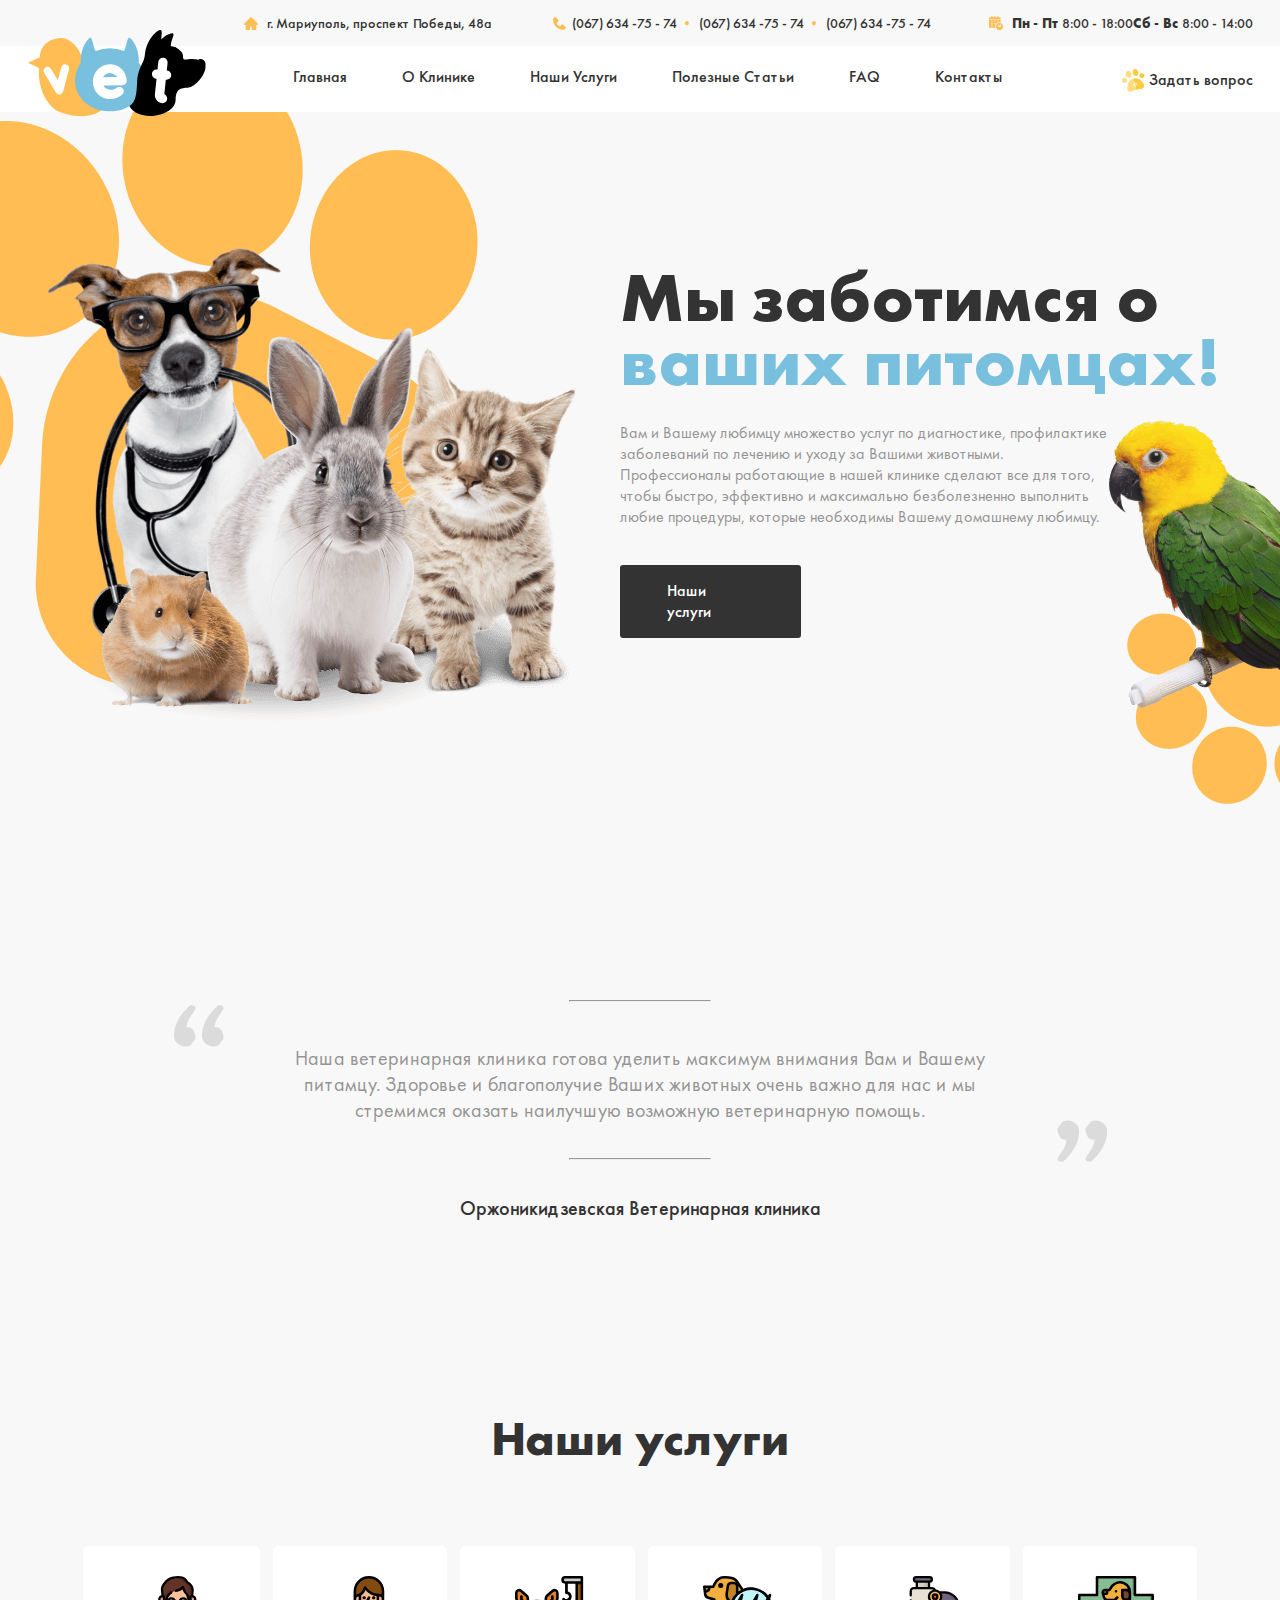
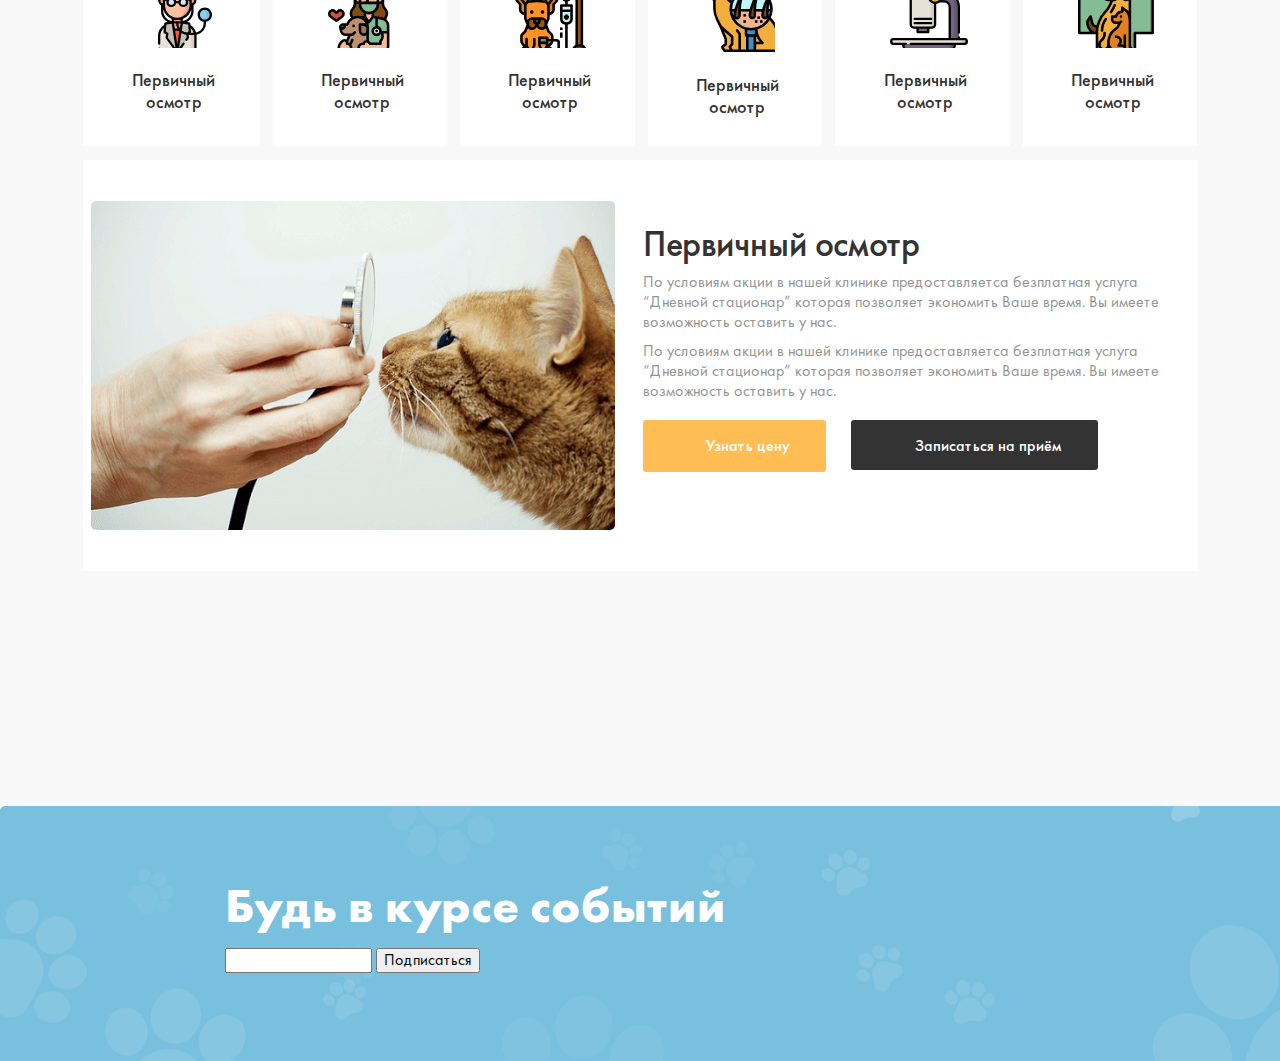
==== index.html @ 07c9dfae "initial commit" ====
<!DOCTYPE html>
<html lang="en">
<head>
  <meta charset="UTF-8">
  <meta name="viewport" content="width=device-width, initial-scale=1.0">
  <meta http-equiv="X-UA-Compatible" content="ie=edge">
  <title>Veterinary Clinic</title>
  <link rel="stylesheet" href="./css/normalize.css">
  <link rel="stylesheet" href="./css/styles.css">
</head>
<body>
  <!-- site-top -->
  <section class="site-head">
    <div class="container">
      <div class="site-head__info">
        <address class="site-head__address">
          г. Мариуполь, проспект Победы, 48а
        </address>
        
        <ul class="site-head__list">
          <li class="site-head__item">
            <a class="site-head__tell" href="tel:(067) 634 -75 - 74">(067) 634 -75 - 74</a>
          </li>
          
          <li class="site-head__item">
            <a class="site-head__tell" href="tel:(067) 634 -75 - 74">(067) 634 -75 - 74</a>
          </li>
          
          <li class="site-head__item">
            <a class="site-head__tell" href="tel:(067) 634 -75 - 74">(067) 634 -75 - 74</a>
          </li>
        </ul>
        
        <div class="site-head__date date-wrapper">
          <p class="date-wrapper__items"><b>Пн - Пт</b> 8:00 - 18:00</p>
          <p class="date-wrapper__items"><b>Сб - Вс</b> 8:00 - 14:00</p>
        </div>
      </div>
    </div>
  </section>
  
  
  <!-- SITE-NAV -->
  
  <nav class="site-nav">
    <div class="container">
      
      <div class="site-nav__wrapper">
        <div class="site-nav__logo nav-logo">
          <a class="nav-logo__link" href="#">
            <img class="nav-logo__icon" src="./img/logo-pet.svg" width="178" height="86" alt="LOGO">
          </a>
        </div>
        
        <div class="site-nav__middle">  
          <ul class="site-nav__list">
            
            <li class="site-nav__item">
              <a class="site-nav__link nav-fish" href="#">Главная</a>
            </li>
            
            <li class="site-nav__item">
              <a class="site-nav__link" href="#">О Клинике</a>
            </li>
            
            <li class="site-nav__item">
              <a class="site-nav__link" href="#">Наши Услуги</a>
            </li>
            
            <li class="site-nav__item">
              <a class="site-nav__link" href="#">Полезные Статьи</a>
            </li>
            
            <li class="site-nav__item">
              <a class="site-nav__link" href="#">FAQ</a>
            </li>
            
            <li class="site-nav__item">
              <a class="site-nav__link" href="#">Контакты</a>
            </li>
          </ul>
        </div>
        
        <div class="site-nav__question nav-question">
          <a class="nav-question__link" href="#">Задать вопрос</a>
        </div>
        
      </div>
    </div>
  </nav>
  
  
  <!-- Section Hero -->
  
  <section class="hero-section">
    <div class="container">
      <div class="hero-section__content">
        <h2 class="section-hero__header">Мы заботимся о <span>ваших питомцах!</span></h2>
        <p class="section-hero__desc">Вам и Вашему любимцу множество услуг по диагностике, профилактике заболеваний по лечению и уходу за Вашими животными. Профессионалы работающие в нашей клинике сделают все для того, чтобы быстро, эффективно и максимально безболезненно выполнить любие процедуры, которые необходимы Вашему домашнему любимцу.</p>
        
        <a class="btn btn--black section-hero__btn" href="#">Наши услуги</a>
      </div>
    </div>
  </section>
  
  
  <section class="quote">
    <div class="container">
      <hr class="quote__line">
      <blockquote class="quote__text">
        Наша ветеринарная клиника готова уделить максимум внимания Вам и Вашему питамцу. Здоровье и благополучие Ваших животных очень важно для нас и мы стремимся оказать наилучшую возможную ветеринарную помощь.
      </blockquote>
      <hr class="quote__line">
      
      <h2 class="visually-hidden">smth</h2>
      
      <h3 class="quote__header">Оржоникидзевская Ветеринарная клиника</h3>
      
    </div>
  </section>
  
  
  <!-- SECTION SERVICES -->
  <section class="services">
    <div class="container services-container">
      <h2 class="services__title">Наши услуги</h2>
      
      <ul class="services__list">
        <li class="services__item">
          <a href="#" class="services__link">
            <p class="services__desc">Первичный осмотр</p>
          </a>
        </li>
        
        <li class="services__item">
          <a href="#" class="services__link">
            <p class="services__desc">Первичный осмотр</p>
          </a>
        </li>
        
        <li class="services__item">
          <a href="#" class="services__link">
            <p class="services__desc">Первичный осмотр</p>
          </a>
        </li>
        
        <li class="services__item">
          <a href="#" class="services__link">
            <p class="services__desc">Первичный осмотр</p>
          </a>
        </li>
        
        <li class="services__item">
          <a href="#" class="services__link">
            <p class="services__desc">Первичный осмотр</p>
          </a>
        </li>
        
        
         
            <li class="services__item">
              <a href="#" class="services__link">
            <p class="services__desc">Первичный осмотр</p>
          </a>
          </li>
         
         
      </ul>
      

      <div class="services-content">
        <img class="services-content__photo" src="./img/cat-check.png" alt="CAT">
        
        <div class="service-content__items">
          <h2 class="service-content__header">Первичный осмотр</h2>
          <p class="service-content__desc">По условиям акции в нашей клинике предоставляетса безплатная услуга “Дневной стационар” которая позволяет экономить Ваше время. Вы имеете возможность оставить у нас.</p>
          <p class="service-content__desc desc-top">По условиям акции в нашей клинике предоставляетса безплатная услуга “Дневной стационар” которая позволяет экономить Ваше время. Вы имеете возможность оставить у нас.</p>

          <a class="btn service-content__btn btn--yellow" href="#">Узнать цену</a>

          <a class="btn service-content__btn btn--black service-black--btn" href="#">Записаться на приём</a>
        </div>
      </div>
    </div>   
  </section>
  
  <section class="subscribing">
    <div class="container subscribing-container">
      <h2 class="subscribing__header">Будь в курсе событий</h2>
      <form action="https://htmlacademy.ru" method="" class="subscribing__form">
      <input type="email" name="email" aria-label="" minlength="3" required>
      <button type="submit">Подписаться</button>
      </form>
    </div>
  </section>
  
</body>
</html>
---- css/styles.css ----
:root{
    --color-yellow:#FFBD54;
    --color-black:#333333;
    --color-light-blue:#78C0DE;
    --color-text:#949494;
    --color-white:#ffffff;
    --color-blue:#3D9CEA;
    --color-grey:#F9F8F8;
    --main-transition: 0.3s ease;
    --color-light-yellow:#F4FFAD;
}
@font-face {
    font-family: 'FuturaPT';
    src: url('../fonts/FuturaPT-Bold.woff2') format('woff2'),
    url('../fonts/FuturaPT-Bold.woff') format('woff');
    font-weight: bold;
    font-style: normal;
    font-display: swap;
}

@font-face {
    font-family: 'FuturaPT';
    src: url('../fonts/FuturaPT-Book.woff2') format('woff2'),
    url('../fonts/FuturaPT-Book.woff') format('woff');
    font-weight: normal;
    font-style: normal;
    font-display: swap;
}

@font-face {
    font-family: 'FuturaPT';
    src: url('../fonts/FuturaPT-Light.woff2') format('woff2'),
    url('../fonts/FuturaPT-Light.woff') format('woff');
    font-weight: 300;
    font-style: normal;
    font-display: swap;
}

@font-face {
    font-family: 'FuturaPT';
    src: url('../fonts/FuturaPT-Medium.woff2') format('woff2'),
    url('../fonts/FuturaPT-Medium.woff') format('woff');
    font-weight: 500;
    font-style: normal;
    font-display: swap;
}

html {
    box-sizing: border-box;
    height: 100%;
}

*,
*::before,
*::after {
    box-sizing: inherit;
}

body {
    display: flex;
    flex-direction: column;
    height: 100%;
    padding: 0;
    margin: 0;
    font-family:'FuturaPT', "Arial",sans-serif;
    background-color: var(--bg-color);
    background-repeat: no-repeat;
    background-size: cover;
    box-sizing: border-box;
    overflow-x: hidden;
    background-image: url(../img/bg.svg);
}

img {
    max-width: 100%;
    height: auto;
}

.visually-hidden {
    position: absolute;
    width: 1px;
    height: 1px;
    margin: -1px;
    border: 0;
    padding: 0;
    clip: rect(0 0 0 0);
    overflow: hidden;
}

.container {
    max-width: 1275px;
    padding-left: 25px;
    padding-right: 25px;
    margin-left: auto;
    margin-right: auto;
}

/* SITE-HEAD */

.site-head{
    background-color: var(--color-grey)   ;
}

.site-head__info{
    font-weight: 500;
    font-size: 14px;
    line-height: 18px;
    color: var(--color-black);
    display: flex;
    align-items: center;
    justify-content: space-between; 
}

.site-head__address{
    font-style: normal;
    font-weight: 500;
    font-size: 14px;
    line-height: 18px;
    display: flex;
    align-items: center;
    margin-left: 216px;
}

.site-head__address::before{
    content: "";
    display: block;
    background-image: url(../img/home.svg);
    width: 14px;
    height: 13px;
    background-repeat: no-repeat;
    margin-right: 9px;
}

.site-head__list{
    padding: 0;
    margin: 0;
    display: flex;
    list-style: none;
    position: relative;
}

.site-head__item{
    position: relative;
}

.site-head__tell{
    margin-left: 22px;
    text-decoration: none;
    color: var(--color-black);
    transition: var(--main-transition);
}

.site-head__tell:hover{
    color: var(--color-yellow);
}

.site-head__tell:active{
    opacity: 0.6;
}

.site-head__item:first-child::before{
    content: "";
    background-image: url(../img/tel.svg);
    width: 13px;
    height: 13px;
    display: inline-block;
    background-repeat: no-repeat;
    background-size: contain;
    position: absolute;
    left: 3px;
    top: 3px;
}

.site-head__item:not(:first-child) ::before{
    content: "\2022";  
    color: var(--color-yellow); 
    font-weight: bold; 
    display: inline-block; 
    width: 4px;
    height: 4px; 
    position: absolute;
    right: 120px ;
}

.date-wrapper{
    display: flex;
    align-items: center;
    
}

.date-wrapper::before{
    content: "";
    display: block;
    background-image: url(../img/date.svg);
    background-repeat: no-repeat;
    width: 14px;
    height: 14px;
    background-position: left;
    margin-right: 9px;
}


/* SITE NAV */

.site-nav{
    background-color: var(--color-white);
    position: inherit;
}

.site-nav__logo{
    display: flex;   
}

.nav-logo__icon{
    position: absolute;
    z-index: 2;
    top: 30px;
    transition: var(--main-transition);
}

.nav-logo__icon:hover{
    opacity: 0.8;
}

.nav-logo__icon:active{
    opacity: 0.6;
}

.site-nav__wrapper{
    display: flex;
    justify-content: space-between;
}

.site-nav__list{
    display: flex;
    margin: 0;
    padding: 0;
    list-style: none;
    margin-left: 148px;
    padding-top: 20px;
    padding-bottom: 20px;
}

.site-nav__item{
    display: flex;
}

.site-nav__item~.site-nav__item{
    margin-left: 55px;
}

.site-nav__link{
    display: flex;
    color: var(--color-black);
    font-weight: 500;
    font-size: 16px;
    line-height: 21px;
    text-decoration: none;
    
}


.site-nav__question{
    padding-top: 21px;
    padding-bottom: 20px;
}

.nav-question__link{
    text-decoration: none;
    color: var(--color-black);
    font-weight: 500;
    font-size: 16px;
    line-height: 21px;
    display: flex;
    align-items: center;
}

.nav-question__link::before{
    content: "";
    background-image: url(../img/foot.svg);
    width: 25px;
    height: 25px;
    display: block;
    background-repeat: no-repeat;
    margin-right: 4px;
}



/* Section HERO */
.hero-section{
    background-color: var(--color-grey);
    background-image: url(../img/bg-hero-pets.png);
    background-repeat: no-repeat;
    background-size: 870px 835px;
    background-position:calc(50% - 467px) calc(0% - 182px);
    padding-top: 153px;
    padding-bottom: 238px;
}

.hero-section__content{
    width: 608px;
    display: flex;
    flex-direction: column;
    margin-left: auto;
    margin-right: 25px;
    position: relative;
}

.hero-section__content::after{
    content: "";
    background-image: url(../img/hero-bird.png);
    height: 530px;
    width: 350px;
    position: absolute;
    top: 155px;
    right: -200px;
    background-repeat: no-repeat;
}

.section-hero__header{
    margin: 0;
    font-size: 70px;
    line-height: 64px;
    color: var(--color-black);
    margin-bottom: 29px;
}

.section-hero__header span{
    color: var(--color-light-blue);
}

.section-hero__desc{
    margin: 0;
    color: var(--color-text);
    font-size: 16px;
    line-height: 21px;
    padding-right: 113px;
    margin-bottom: 38px;
}

.btn{
    text-decoration: none;
    color: var(--color-white); 
    font-weight: 500;
    font-size: 16px;
    line-height: 21px;
    border-radius: 3px;
    transition: var(--main-transition);
}

.section-hero__btn{
    background-color: var(--color-black);   
    width: 181px;
    padding:15px 48px 16px 47px;
}

.section-hero__btn:hover{
    background: rgba(51, 51, 51, 0.8);
    border-radius: 3px;
}

.section-hero__btn:active{
    background: rgba(51, 51, 51, 0.6);
}


/* SECTION QUOTE */
.quote{
    padding-top: 116px;
    background-color: var(--color-grey);
    padding-bottom: 191px;
}

.quote__text{
    margin: 0;
    font-size: 20px;
    line-height: 26px;
    text-align: center;
    width: 753px;
    color: var(--color-text);
    margin-left: auto;
    margin-right: auto;
    margin-bottom: 35px;
    margin-top: 43px;
    position:relative
}

.quote__text::before{
    content: "";
    background-image: url(../img/left“.svg);
    position: absolute;
    background-repeat: no-repeat;
    width: 50px;
    height: 42px;
    top: -40px;
    left: -90px;
}

.quote__text::after{
    content: "";
    background-image: url(../img/right“.svg);
    position: absolute;
    background-repeat: no-repeat;
    width: 50px;
    height: 42px;
    top: 75px;
    right: -90px;
}

.quote__text::after{
    
}

.quote__line{
    width: 140px;
    color: var(--color-grey);
}

.quote__header{
    margin: 0;
    margin-top: 35px;
    font-weight: 500;
    font-size: 20px;
    line-height: 26px;
    color: var(--color-black);
    text-align: center;
}



/* SERVICES HEADER */
.services-container{
    padding-left: 80px;
    padding-right: 80px;
}

.services{
    background-color: var(--color-grey);
    padding-bottom: 235px;
}

.services__title{
    margin: 0;
    color:var(--color-black);
    text-align: center;
    font-size: 48px;
    line-height: 54px;
    margin-bottom: 80px;
}

.services__list{
    display: flex;
    list-style:none;
    margin: 0;
    padding: 0;
    flex-wrap: nowrap;
    margin-bottom: 14px;
}

.services__item{
    width: 193px;
    background-color: var(--color-white);
    padding: 30px 30px 28px 35px;
    text-align: center;
    align-items: center;
    border-radius: 5px 5px 0px 0px;
}

.services__item~.services__item{
    margin-left: 13px;
}

.services__link{
    text-decoration: none;
}

.services__desc{
    margin: 0;
    font-weight: 500;
    font-size: 18px;
    line-height: 22px;
    display: flex;
    align-items: center;
    text-align: center;
    margin-top: 21px;
    color: var(--color-black);
}

.services__item::before{
    padding: 30px 32px 42px 40px;
    margin-left: 20px;
}

.services__item:nth-child(1):before{
    content:"";
    background-image: url(../img/doctor.svg);
    display: block;
    background-repeat: no-repeat;
    padding: 30px 32px 42px 40px;
    margin-left: 40px;
}

.services__item:nth-child(2):before{
    content:"";
    background-image: url(../img/girl.svg);
    display: block;
    background-repeat: no-repeat;
}

.services__item:nth-child(3):before{
    content:"";
    background-image: url(../img/surgery.svg);
    display: block;
    background-repeat: no-repeat; 
}

.services__item:nth-child(4):before{
    content:"";
    background-image: url(../img/ill.svg);
    width: 54px;
    height: 77.45px;
    display: block;
    background-repeat: no-repeat; 
}

.services__item:nth-child(5):before{
    content:"";
    background-image: url(../img/veterinary.svg);
    display: block;
    background-repeat: no-repeat;
}

.services__item:nth-child(6):before{
    content:"";
    background-image: url(../img/oftalmology.svg);
    display: block;
    background-repeat: no-repeat;
}

.services-content{
    background-color: var(--color-white);
    display: flex;
    padding-bottom: 41px;
}
.services-content__photo{
    border-radius: 5px;
    margin-left: 8px;
    margin-top: 41px;
    margin-right: 28px;
}

.service-content__header{
    margin: 0;
    margin-top: 74px;
    font-weight: 500;
font-size: 36px;
line-height: 20px;
display: flex;
align-items: center;
color: var(--color-black);
margin-bottom: 18px;
}

.service-content__desc{
    margin: 0;
    font-size: 16px;
line-height: 20px;
color: var(--color-text);
}

.desc-top{
    margin-top: 9px;
    margin-bottom: 34px;
}

.btn--yellow{
  padding: 15px 36px 16px 63px;
    border-radius: 3px;
    background-color: var(--color-yellow);
}

.btn--yellow:hover{
    background: rgba(255, 189, 84, 0.8);
}

.btn--yellow:active{
    background: rgba(255, 189, 84, 0.6);
}

.service-black--btn{
    padding:15px 37px 14px 64px;
    background-color: var(--color-black);
    margin-left: 21px;
}

.service-black--btn:hover{
   
background: rgba(51, 51, 51, 0.8);
}

.service-black--btn:active{
    background: rgba(51, 51, 51, 0.6);
}


/* Subscribing  Section*/

.subscribing{
    background-image: url(../img/subscribing-BG.png);
    padding-top: 90px;
    padding-left: 200px;
    padding-bottom: 88px;
}

.subscribing__header{
    margin: 0;
    font-size: 48px;
line-height: 20px;
color: var(--color-white);
margin-bottom: 32px;
}
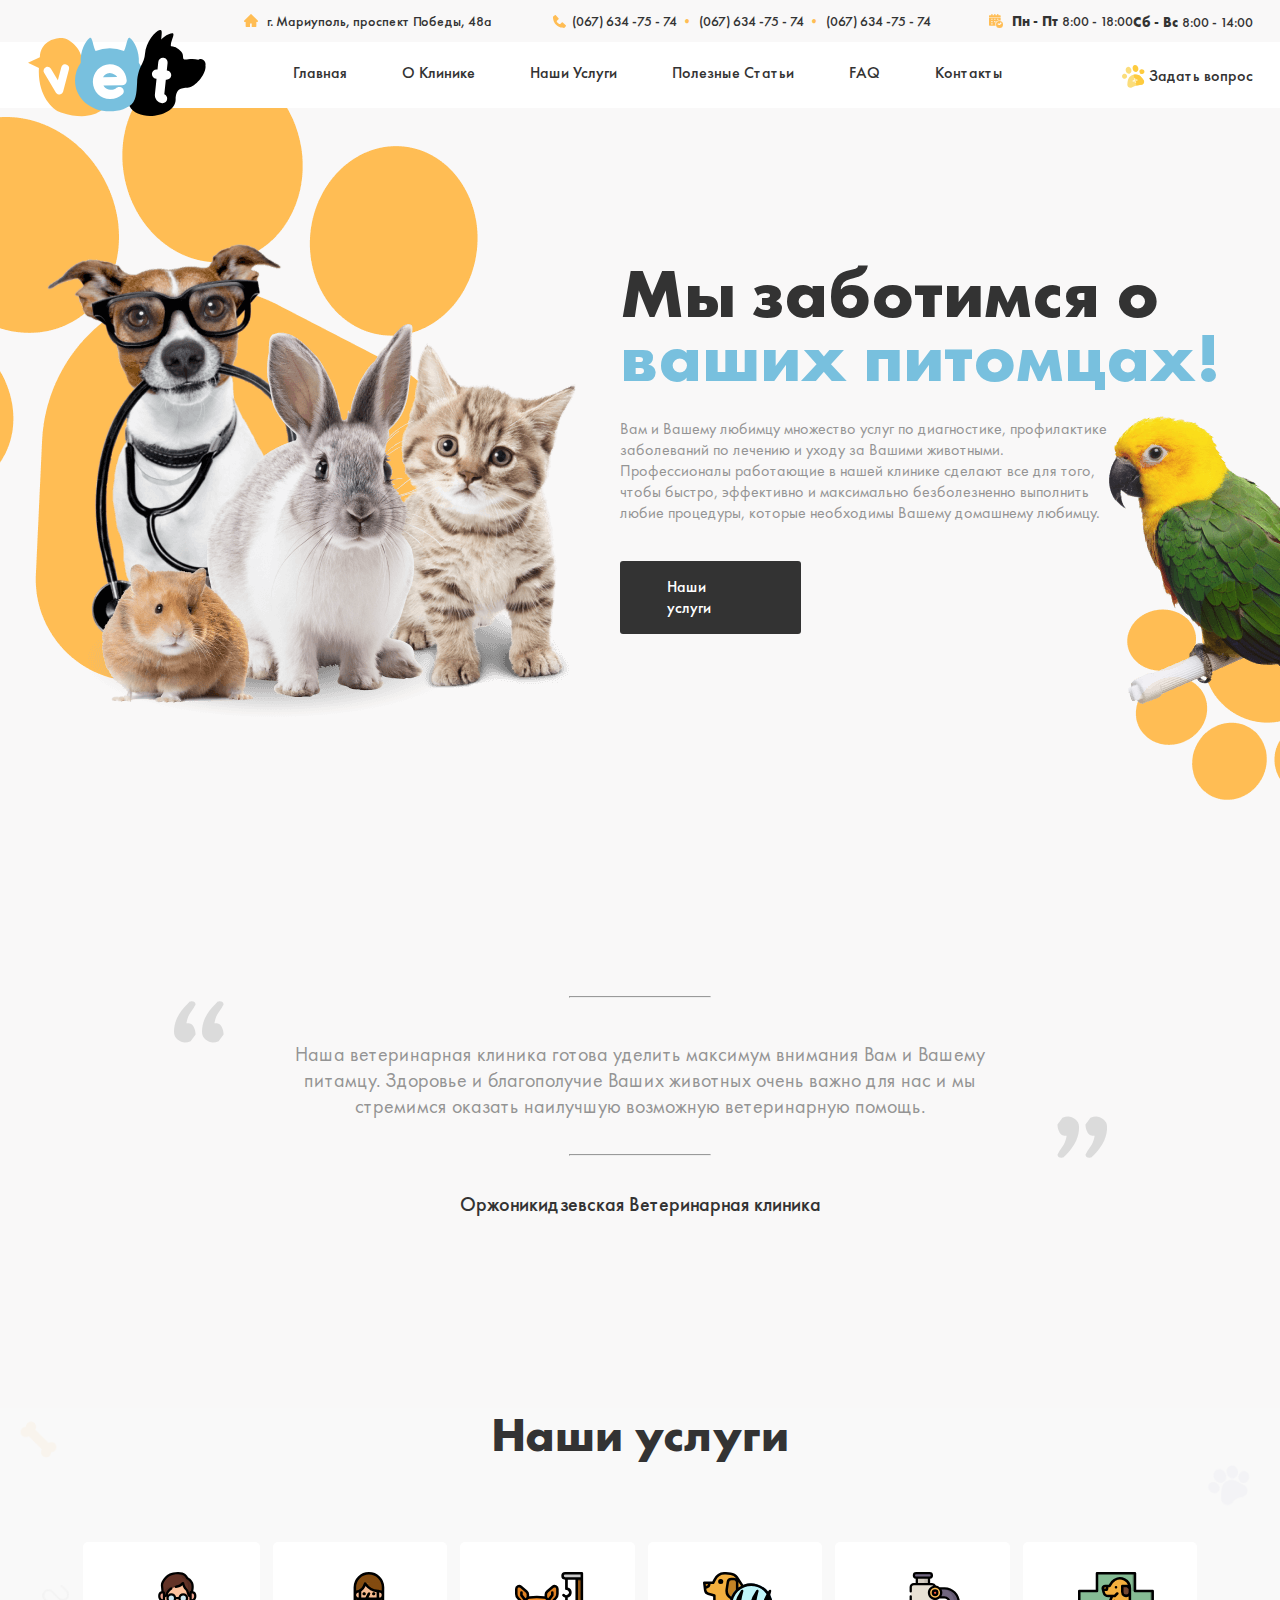
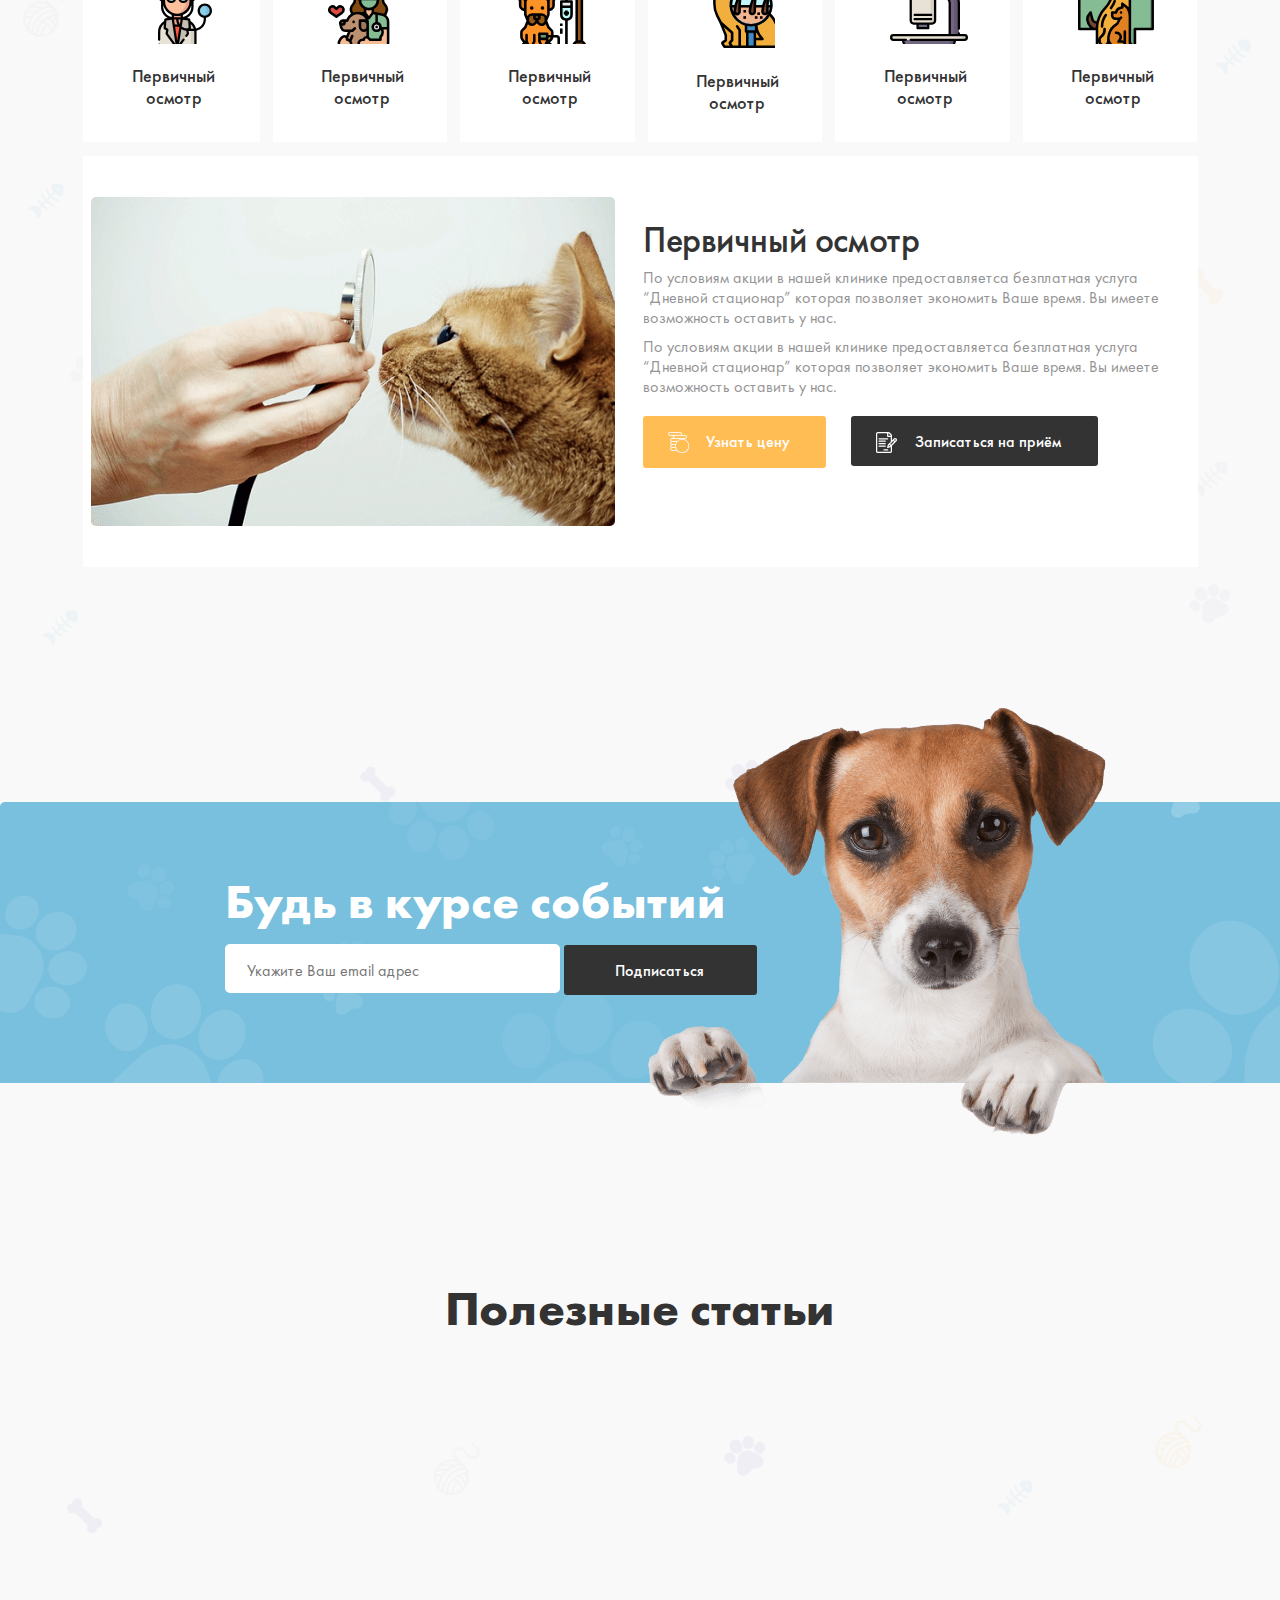
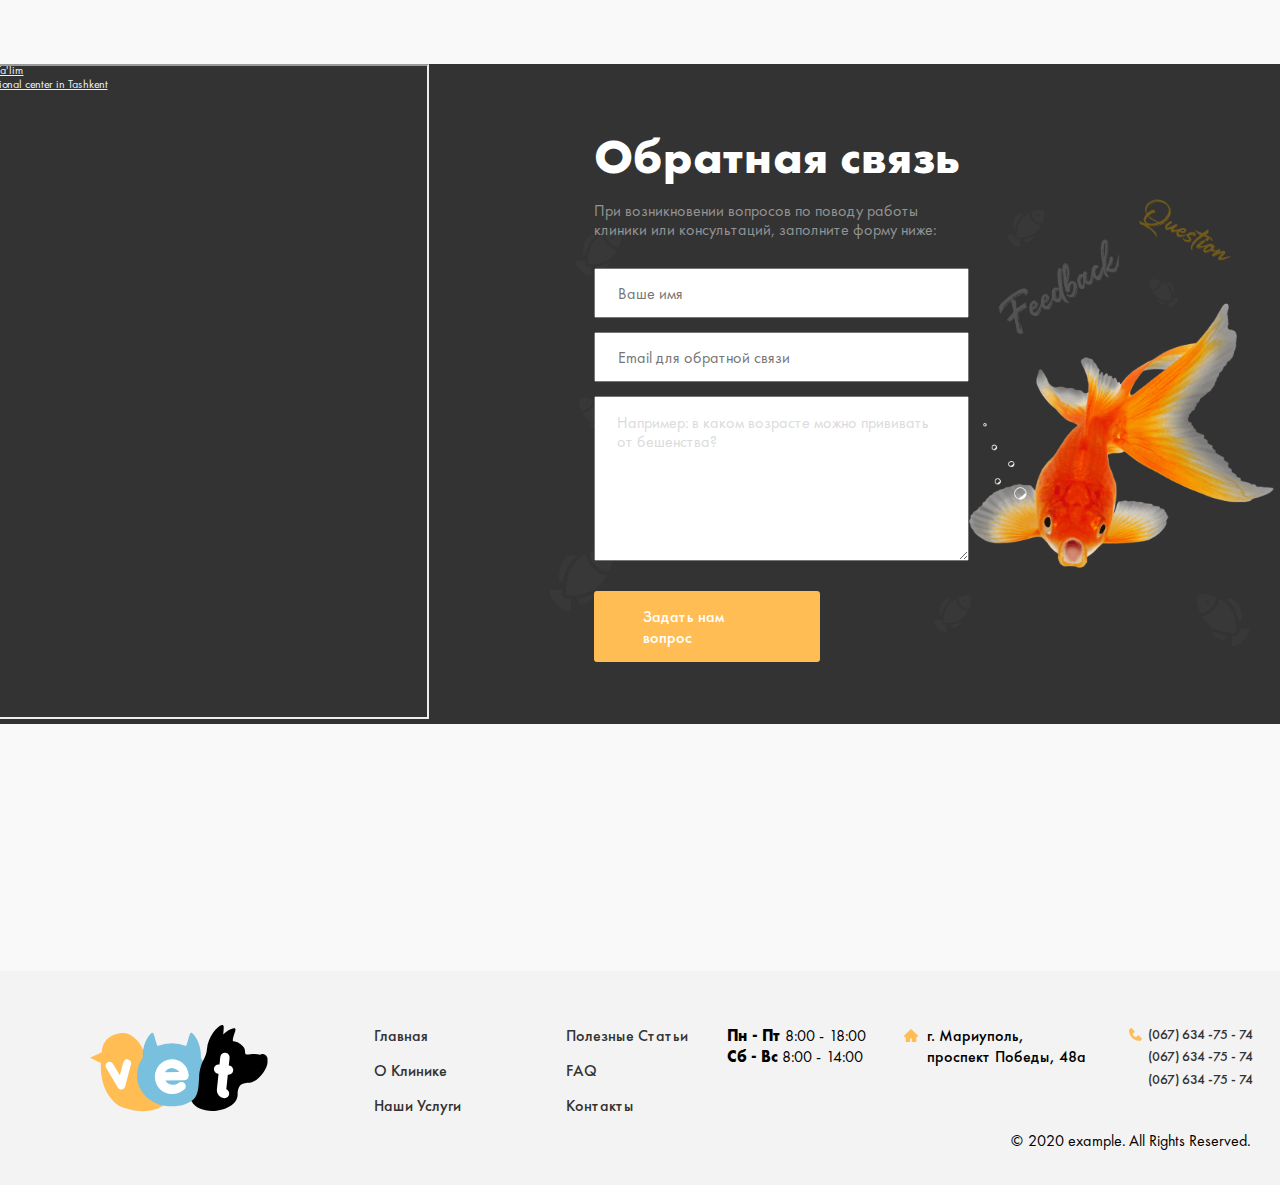
==== commit 6e499303: "finished" ====
--- a/index.html
+++ b/index.html
@@ -5,8 +5,9 @@
   <meta name="viewport" content="width=device-width, initial-scale=1.0">
   <meta http-equiv="X-UA-Compatible" content="ie=edge">
   <title>Veterinary Clinic</title>
-  <link rel="stylesheet" href="./css/normalize.css">
-  <link rel="stylesheet" href="./css/styles.css">
+  <!-- <link rel="stylesheet" href="./css/normalize.css">
+  <link rel="stylesheet" href="./css/styles.css"> -->
+  <link rel="stylesheet" href="./css/styles.min.css">
 </head>
 <body>
   <!-- site-top -->
@@ -157,17 +158,17 @@
         </li>
         
         
-         
-            <li class="services__item">
-              <a href="#" class="services__link">
-            <p class="services__desc">Первичный осмотр</p>
-          </a>
-          </li>
-         
-         
+        
+        <li class="services__item">
+          <a href="#" class="services__link">
+            <p class="services__desc">Первичный осмотр</p>
+          </a>
+        </li>
+        
+        
       </ul>
       
-
+      
       <div class="services-content">
         <img class="services-content__photo" src="./img/cat-check.png" alt="CAT">
         
@@ -175,9 +176,9 @@
           <h2 class="service-content__header">Первичный осмотр</h2>
           <p class="service-content__desc">По условиям акции в нашей клинике предоставляетса безплатная услуга “Дневной стационар” которая позволяет экономить Ваше время. Вы имеете возможность оставить у нас.</p>
           <p class="service-content__desc desc-top">По условиям акции в нашей клинике предоставляетса безплатная услуга “Дневной стационар” которая позволяет экономить Ваше время. Вы имеете возможность оставить у нас.</p>
-
+          
           <a class="btn service-content__btn btn--yellow" href="#">Узнать цену</a>
-
+          
           <a class="btn service-content__btn btn--black service-black--btn" href="#">Записаться на приём</a>
         </div>
       </div>
@@ -188,11 +189,106 @@
     <div class="container subscribing-container">
       <h2 class="subscribing__header">Будь в курсе событий</h2>
       <form action="https://htmlacademy.ru" method="" class="subscribing__form">
-      <input type="email" name="email" aria-label="" minlength="3" required>
-      <button type="submit">Подписаться</button>
+        <input class="subscribing__input" placeholder="Укажите Ваш email адрес" type="email" name="email" aria-label="" minlength="3" required>
+        <button class="btn subscribing__btn" type="submit">Подписаться</button>
       </form>
     </div>
   </section>
+  
+  
+  <section class="rools">
+    <div class="container">
+      
+      <h2 class="rools__title">
+        Полезные статьи
+      </h2>
+      
+      
+      
+    </div>
+  </section>
+
+
+  <section class="map">
+   <div class="container map__container">
+
+    <div class="map__item" style="position:relative;overflow:hidden;"><a href="https://yandex.com/maps/org/najot_ta_lim/206616411269/?utm_medium=mapframe&utm_source=maps" style="color:#eee;font-size:12px;position:absolute;top:0px;">Najot Ta'lim</a><a href="https://yandex.com/maps/10335/tashkent/category/educational_center/184106168/?utm_medium=mapframe&utm_source=maps" style="color:#eee;font-size:12px;position:absolute;top:14px;">Educational center in Tashkent</a><iframe class="map__inner" src="https://yandex.com/map-widget/v1/-/CCUeMOso1B" width="462" height="655"  style="position:relative;"></iframe></div>
+
+    <div class="map__content">
+      <form class="map__form" action="https://htmlacademy.ru" method="POST">
+      <h2 class="map__header">Обратная связь</h2>
+      <p class="map__desc">При возникновении вопросов по поводу работы клиники или консультаций, заполните форму ниже:</p>
+      <input  class="name-input" name="name"  type="name" aria-label="name" 
+      placeholder="Ваше имя" required>
+  
+      <input  class="email-input" name="email"  type="email" aria-label="email" 
+      placeholder="Email для обратной связи" required>
+     
+      <textarea class="textarea-input" name="text"  type="text" aria-label="email" placeholder="Опишите Ваш вопрос. " required>Например: в каком возрасте можно прививать от бешенства?</textarea>
+  
+      <a class="btn map--btn" href="#">Задать нам вопрос</a>
+      
+    </form>
+  
+    </div>
+
+   </div>
+  </section>
+  
+  
+  
+  <footer class="site-footer">
+    <div class="container">
+      <div class="site-footer__wrapper">
+        <a href="#" class="site-footer__logo"><img src="./img/logo-pet.svg" alt="LOGO"></a>
+        
+        <ul class="site-footer__list">
+          <li class="site-footer__item"><a class="site-footer__link" href="">Главная</a></li>
+          
+          <li class="site-footer__item"><a class="site-footer__link" href="">О Клинике</a></li>
+          
+          <li class="site-footer__item"><a class="site-footer__link" href="">Наши Услуги</a></li>
+        </ul>
+        
+        
+        <div class="site-footer__list">
+          <li class="site-footer__item"><a class="site-footer__link" href="">Полезные Статьи</a></li>
+          
+          
+          <li class="site-footer__item"><a class="site-footer__link" href="">FAQ</a></li>
+          
+          
+          <li class="site-footer__item"><a class="site-footer__link" href="">Контакты</a></li>
+        </div>
+        
+        <div class="footer-date">
+          <p class="date-wrapper__items"><b>Пн - Пт</b> 8:00 - 18:00</p>
+          <p class="date-wrapper__items"><b>Сб - Вс</b> 8:00 - 14:00</p>
+          
+        </div>
+        
+        <address class="site-footer__address">
+          г. Мариуполь, проспект Победы, 48а
+        </address>
+        
+        
+        <ul class="site-footer__right">
+          <li class="site-footer__tell">
+            <a class="site-footer__num" href="tel:(067) 634 -75 - 74">(067) 634 -75 - 74</a>
+          </li>
+          
+          <li class="site-footer__tell">
+            <a class="site-footer__num" href="tel:(067) 634 -75 - 74">(067) 634 -75 - 74</a>
+          </li>
+          
+          <li class="site-footer__tell">
+            <a class="site-footer__num" href="tel:(067) 634 -75 - 74">(067) 634 -75 - 74</a>
+          </li>
+        </ul>
+      </div>
+      <p class="site-end">© 2020 example. All Rights Reserved.</p>
+    </div>
+  </footer>
   
 </body>
 </html>
--- a/css/styles.css
+++ b/css/styles.css
@@ -8,6 +8,8 @@
     --color-grey:#F9F8F8;
     --main-transition: 0.3s ease;
     --color-light-yellow:#F4FFAD;
+    --bg-colors-grey:#f3f3f3;
+    --second-text-color:#dbdbdb;
 }
 @font-face {
     font-family: 'FuturaPT';
@@ -63,12 +65,12 @@
     padding: 0;
     margin: 0;
     font-family:'FuturaPT', "Arial",sans-serif;
-    background-color: var(--bg-color);
     background-repeat: no-repeat;
     background-size: cover;
     box-sizing: border-box;
     overflow-x: hidden;
-    background-image: url(../img/bg.svg);
+    background-color: #f9f9f9;
+    background-image: url(../img/bg.png);
 }
 
 img {
@@ -98,7 +100,7 @@
 /* SITE-HEAD */
 
 .site-head{
-    background-color: var(--color-grey)   ;
+    background-color: var(--color-grey);
 }
 
 .site-head__info{
@@ -109,6 +111,8 @@
     display: flex;
     align-items: center;
     justify-content: space-between; 
+    padding-top: 10px;
+    padding-bottom: 11px;
 }
 
 .site-head__address{
@@ -347,6 +351,7 @@
     line-height: 21px;
     border-radius: 3px;
     transition: var(--main-transition);
+    cursor: pointer;
 }
 
 .section-hero__btn{
@@ -436,7 +441,6 @@
 }
 
 .services{
-    background-color: var(--color-grey);
     padding-bottom: 235px;
 }
 
@@ -554,19 +558,19 @@
     margin: 0;
     margin-top: 74px;
     font-weight: 500;
-font-size: 36px;
-line-height: 20px;
-display: flex;
-align-items: center;
-color: var(--color-black);
-margin-bottom: 18px;
+    font-size: 36px;
+    line-height: 20px;
+    display: flex;
+    align-items: center;
+    color: var(--color-black);
+    margin-bottom: 18px;
 }
 
 .service-content__desc{
     margin: 0;
     font-size: 16px;
-line-height: 20px;
-color: var(--color-text);
+    line-height: 20px;
+    color: var(--color-text);
 }
 
 .desc-top{
@@ -575,9 +579,36 @@
 }
 
 .btn--yellow{
-  padding: 15px 36px 16px 63px;
+    padding: 15px 36px 16px 63px;
     border-radius: 3px;
     background-color: var(--color-yellow);
+    position: relative;
+}
+
+.service-content__btn::before{
+    content: "";
+    background-image: url(../img/price.svg);
+    display: block;
+    width: 21px;
+    height: 21px;
+    position: absolute;
+    top: 16px;
+    left: 25px;
+}
+
+.service-black--btn{
+    position:relative;
+}
+
+.service-black--btn::before{
+    content: "";
+    background-image: url(../img/document\ .svg);
+    display: block;
+    width: 21px;
+    height: 21px;
+    position: absolute;
+    top: 16px;
+    left: 25px;
 }
 
 .btn--yellow:hover{
@@ -595,8 +626,8 @@
 }
 
 .service-black--btn:hover{
-   
-background: rgba(51, 51, 51, 0.8);
+    
+    background: rgba(51, 51, 51, 0.8);
 }
 
 .service-black--btn:active{
@@ -611,12 +642,293 @@
     padding-top: 90px;
     padding-left: 200px;
     padding-bottom: 88px;
+    position: relative;
+}
+
+.subscribing__btn:hover{
+    background: rgba(51, 51, 51, 0.8);
+
+}
+
+.subscribing__btn:active{
+    background: rgba(51, 51, 51, 0.6);
 }
 
 .subscribing__header{
     margin: 0;
     font-size: 48px;
-line-height: 20px;
-color: var(--color-white);
-margin-bottom: 32px;
+    line-height: 20px;
+    color: var(--color-white);
+    margin-bottom: 32px;
+    position: relative;
+}
+
+.subscribing__header::after{
+    content:"";
+    background-image: url(../img/subscribing-dog.png);
+    position: absolute;
+    width: 613px;
+    height: 481px;
+    top: -225px;
+    right: 46px;
+}
+
+.subscribing__btn{
+    padding:15px 53px 14px 51px;
+    color: var(--color-white);
+    background-color: var(--color-black);
+    border-radius: 3px;     
+    border: none;
+    align-items: center;
+}
+
+.subscribing__btn:hover{
+    background: rgba(51, 51, 51, 0.8);
+}
+
+.subscribing__btn:active{
+    background: rgba(51, 51, 51, 0.6)
+}
+
+.subscribing__input{
+    width: 335px;
+    padding-top: 18px;
+    padding-bottom: 12px;
+    padding-left: 22px;
+    border:none;
+    border-radius: 5px;
+    padding-right: 50px; 
+}
+
+
+/* ROOLS SECTION */
+.rools{
+    padding-top: 216px;
+    padding-bottom: 265px;
+}
+
+.rools__title{
+    text-align: center;
+    margin: 0;
+    margin-bottom: 80px;
+    font-size: 48px;
+    line-height: 20px;
+    color: var(--color-black);
+}
+
+/* MAP Section */
+.map{
+    background-image: url(../img/bg\ fish.png);
+    background-size: contain;
+    background-color: var(--color-black);
+    background-repeat: no-repeat;
+    background-position: calc(50% + 16px) calc(50% + 27px);
+    position: relative;
+    display: flex;
+}
+
+.map__item{
+    margin-left: -345px;
+}
+
+.map__form{
+    width: 375px;
+    display: flex;
+    flex-direction: column;
+    margin-left: 165px;
+    margin-top: 62px;
+}
+
+.map__header{
+    margin: 0;
+    color:var(--color-white) ;
+    font-size: 48px;
+    line-height: 62px;
+    margin-bottom: 14px;
+}
+
+.map__desc{
+    color: var(--color-text);
+    margin: 0;
+    margin-bottom: 29px;
+}
+
+.name-input{
+    margin-bottom: 14px;
+    height: 50px;
+    padding-left: 22px;
+    padding-right: 22px;
+}
+
+.email-input{
+    margin-bottom: 14px;
+    height: 50px;
+    padding-left: 22px;
+    padding-right: 22px;
+}
+ 
+.textarea-input{
+    margin-bottom:30px;
+    color: var(--second-text-color);
+    height: 50px;
+    padding-left: 22px;
+    padding-right: 22px;
+    min-height:165px;;
+    padding-top: 17px;
+}
+
+.map--btn{
+    padding:15px 49px 14px 49px;
+    background-color: var(--color-yellow);
+    width: 226px;
+}
+
+.map--btn:hover{
+    background: rgba(255, 189, 84, 0.8);
+}
+
+.map--btn:active{
+    background: rgba(255, 189, 84, 0.6);
+}
+
+.map__container{
+    display: flex;
+}
+
+/* SITE FOOTER */
+.site-footer{
+    margin-top: 247px;
+    padding-top: 54px;
+    padding-left: 65px;
+    padding-bottom: 69px;
+    background-color: var(--bg-colors-grey);
+    position: relative;
+}
+
+.site-footer__wrapper{
+    display: flex;
+    justify-content: space-between;
+}
+
+.site-footer__list{
+    margin: 0;
+    padding: 0;
+    list-style-type: none;
+}
+
+.site-footer__list{
+    margin-left: 67px;
+}
+
+.site-footer__list:last-child{
+    margin-left: 87px;
+    margin-right: 127px;
+}
+
+.site-footer__item{
+    display: flex;
+    
+}
+.site-footer__item~.site-footer__item{
+    margin-top: 14px;
+}
+
+.site-footer__link{
+    text-decoration: none;
+    color: var(--color-black);
+    font-weight: 500;
+    font-size: 16px;
+    line-height: 21px;
+}
+
+.footer-date{
+    margin-top: 2px;
+}
+
+.date-wrapper__items{
+    margin: 0;
+}
+.date-wrapper__items~.date-wrapper__items{
+    margin-top: 3px;
+}
+
+.site-footer__address {
+    font-style: normal;
+    font-weight: 500;
+    font-size: 16px;
+    line-height: 21px;
+    display: flex;
+    align-items: center;
+    width: 183px;
+    margin-top: -50px;
+}  
+
+.site-footer__address::before{
+    content: "";
+    display: block;
+    background-image: url(../img/home.svg);
+    width: 29px;
+    height: 13px;
+    background-repeat: no-repeat;
+    margin-right: 5px;
+    margin-top: -20px;
+}
+
+
+.site-footer__right{
+    display: flex;
+    flex-direction: column;
+    width: 129px;
+    list-style: none;
+    margin: 0;
+    padding: 0;
+}
+
+.site-footer__tell{
+    position: relative;
+}
+
+.site-footer__tell~.site-footer__tell{
+    margin-top: 4px;
+}
+
+.site-footer__num{
+    font-weight: 500;
+    font-size: 14px;
+    line-height: 18px;
+    text-decoration: none;
+    color: var(--color-black);
+}
+
+.site-footer__num{
+    margin-left: 22px;
+    text-decoration: none;
+    color: var(--color-black);
+    transition: var(--main-transition);
+}
+
+.site-footer__num:hover{
+    color: var(--color-yellow);
+}
+
+.site-footer_num:active{
+    opacity: 0.6;
+}
+
+.site-footer__tell:first-child::before{
+    content: "";
+    background-image: url(../img/tel.svg);
+    width: 13px;
+    height: 13px;
+    display: inline-block;
+    background-repeat: no-repeat;
+    background-size: contain;
+    position: absolute;
+    left: 3px;
+    top: 3px;
+}
+
+.site-end{
+    position: absolute;
+    right: 30px;
 }--- a/css/styles.min.css
+++ b/css/styles.min.css
@@ -0,0 +1 @@
+:root{--color-yellow:#FFBD54;--color-black:#333333;--color-light-blue:#78C0DE;--color-text:#949494;--color-white:#ffffff;--color-blue:#3D9CEA;--color-grey:#F9F8F8;--main-transition:0.3s ease;--color-light-yellow:#F4FFAD;--bg-colors-grey:#f3f3f3;--second-text-color:#dbdbdb}@font-face{font-family:FuturaPT;src:url(../fonts/FuturaPT-Bold.woff2) format('woff2'),url(../fonts/FuturaPT-Bold.woff) format('woff');font-weight:700;font-style:normal;font-display:swap}@font-face{font-family:FuturaPT;src:url(../fonts/FuturaPT-Book.woff2) format('woff2'),url(../fonts/FuturaPT-Book.woff) format('woff');font-weight:400;font-style:normal;font-display:swap}@font-face{font-family:FuturaPT;src:url(../fonts/FuturaPT-Light.woff2) format('woff2'),url(../fonts/FuturaPT-Light.woff) format('woff');font-weight:300;font-style:normal;font-display:swap}@font-face{font-family:FuturaPT;src:url(../fonts/FuturaPT-Medium.woff2) format('woff2'),url(../fonts/FuturaPT-Medium.woff) format('woff');font-weight:500;font-style:normal;font-display:swap}html{-webkit-box-sizing:border-box;box-sizing:border-box;height:100%}*,::after,::before{-webkit-box-sizing:inherit;box-sizing:inherit}body{display:-webkit-box;display:-ms-flexbox;display:flex;-webkit-box-orient:vertical;-webkit-box-direction:normal;-ms-flex-direction:column;flex-direction:column;height:100%;padding:0;margin:0;font-family:FuturaPT,Arial,sans-serif;background-repeat:no-repeat;background-size:cover;-webkit-box-sizing:border-box;box-sizing:border-box;overflow-x:hidden;background-color:#f9f9f9;background-image:url(../img/bg.png)}img{max-width:100%;height:auto}.visually-hidden{position:absolute;width:1px;height:1px;margin:-1px;border:0;padding:0;clip:rect(0 0 0 0);overflow:hidden}.container{max-width:1275px;padding-left:25px;padding-right:25px;margin-left:auto;margin-right:auto}.site-head{background-color:var(--color-grey)}.site-head__info{font-weight:500;font-size:14px;line-height:18px;color:var(--color-black);display:-webkit-box;display:-ms-flexbox;display:flex;-webkit-box-align:center;-ms-flex-align:center;align-items:center;-webkit-box-pack:justify;-ms-flex-pack:justify;justify-content:space-between;padding-top:10px;padding-bottom:11px}.site-head__address{font-style:normal;font-weight:500;font-size:14px;line-height:18px;display:-webkit-box;display:-ms-flexbox;display:flex;-webkit-box-align:center;-ms-flex-align:center;align-items:center;margin-left:216px}.site-head__address::before{content:"";display:block;background-image:url(../img/home.svg);width:14px;height:13px;background-repeat:no-repeat;margin-right:9px}.site-head__list{padding:0;margin:0;display:-webkit-box;display:-ms-flexbox;display:flex;list-style:none;position:relative}.site-head__item{position:relative}.site-head__tell{margin-left:22px;text-decoration:none;color:var(--color-black);-webkit-transition:var(--main-transition);-o-transition:var(--main-transition);transition:var(--main-transition)}.site-head__tell:hover{color:var(--color-yellow)}.site-head__tell:active{opacity:.6}.site-head__item:first-child::before{content:"";background-image:url(../img/tel.svg);width:13px;height:13px;display:inline-block;background-repeat:no-repeat;background-size:contain;position:absolute;left:3px;top:3px}.site-head__item:not(:first-child) ::before{content:"\2022";color:var(--color-yellow);font-weight:700;display:inline-block;width:4px;height:4px;position:absolute;right:120px}.date-wrapper{display:-webkit-box;display:-ms-flexbox;display:flex;-webkit-box-align:center;-ms-flex-align:center;align-items:center}.date-wrapper::before{content:"";display:block;background-image:url(../img/date.svg);background-repeat:no-repeat;width:14px;height:14px;background-position:left;margin-right:9px}.site-nav{background-color:var(--color-white);position:inherit}.site-nav__logo{display:-webkit-box;display:-ms-flexbox;display:flex}.nav-logo__icon{position:absolute;z-index:2;top:30px;-webkit-transition:var(--main-transition);-o-transition:var(--main-transition);transition:var(--main-transition)}.nav-logo__icon:hover{opacity:.8}.nav-logo__icon:active{opacity:.6}.site-nav__wrapper{display:-webkit-box;display:-ms-flexbox;display:flex;-webkit-box-pack:justify;-ms-flex-pack:justify;justify-content:space-between}.site-nav__list{display:-webkit-box;display:-ms-flexbox;display:flex;margin:0;padding:0;list-style:none;margin-left:148px;padding-top:20px;padding-bottom:20px}.site-nav__item{display:-webkit-box;display:-ms-flexbox;display:flex}.site-nav__item~.site-nav__item{margin-left:55px}.site-nav__link{display:-webkit-box;display:-ms-flexbox;display:flex;color:var(--color-black);font-weight:500;font-size:16px;line-height:21px;text-decoration:none}.site-nav__question{padding-top:21px;padding-bottom:20px}.nav-question__link{text-decoration:none;color:var(--color-black);font-weight:500;font-size:16px;line-height:21px;display:-webkit-box;display:-ms-flexbox;display:flex;-webkit-box-align:center;-ms-flex-align:center;align-items:center}.nav-question__link::before{content:"";background-image:url(../img/foot.svg);width:25px;height:25px;display:block;background-repeat:no-repeat;margin-right:4px}.hero-section{background-color:var(--color-grey);background-image:url(../img/bg-hero-pets.png);background-repeat:no-repeat;background-size:870px 835px;background-position:calc(50% - 467px) calc(0% - 182px);padding-top:153px;padding-bottom:238px}.hero-section__content{width:608px;display:-webkit-box;display:-ms-flexbox;display:flex;-webkit-box-orient:vertical;-webkit-box-direction:normal;-ms-flex-direction:column;flex-direction:column;margin-left:auto;margin-right:25px;position:relative}.hero-section__content::after{content:"";background-image:url(../img/hero-bird.png);height:530px;width:350px;position:absolute;top:155px;right:-200px;background-repeat:no-repeat}.section-hero__header{margin:0;font-size:70px;line-height:64px;color:var(--color-black);margin-bottom:29px}.section-hero__header span{color:var(--color-light-blue)}.section-hero__desc{margin:0;color:var(--color-text);font-size:16px;line-height:21px;padding-right:113px;margin-bottom:38px}.btn{text-decoration:none;color:var(--color-white);font-weight:500;font-size:16px;line-height:21px;border-radius:3px;-webkit-transition:var(--main-transition);-o-transition:var(--main-transition);transition:var(--main-transition);cursor:pointer}.section-hero__btn{background-color:var(--color-black);width:181px;padding:15px 48px 16px 47px}.section-hero__btn:hover{background:rgba(51,51,51,.8);border-radius:3px}.section-hero__btn:active{background:rgba(51,51,51,.6)}.quote{padding-top:116px;background-color:var(--color-grey);padding-bottom:191px}.quote__text{margin:0;font-size:20px;line-height:26px;text-align:center;width:753px;color:var(--color-text);margin-left:auto;margin-right:auto;margin-bottom:35px;margin-top:43px;position:relative}.quote__text::before{content:"";background-image:url(../img/left“.svg);position:absolute;background-repeat:no-repeat;width:50px;height:42px;top:-40px;left:-90px}.quote__text::after{content:"";background-image:url(../img/right“.svg);position:absolute;background-repeat:no-repeat;width:50px;height:42px;top:75px;right:-90px}.quote__line{width:140px;color:var(--color-grey)}.quote__header{margin:0;margin-top:35px;font-weight:500;font-size:20px;line-height:26px;color:var(--color-black);text-align:center}.services-container{padding-left:80px;padding-right:80px}.services{padding-bottom:235px}.services__title{margin:0;color:var(--color-black);text-align:center;font-size:48px;line-height:54px;margin-bottom:80px}.services__list{display:-webkit-box;display:-ms-flexbox;display:flex;list-style:none;margin:0;padding:0;-ms-flex-wrap:nowrap;flex-wrap:nowrap;margin-bottom:14px}.services__item{width:193px;background-color:var(--color-white);padding:30px 30px 28px 35px;text-align:center;-webkit-box-align:center;-ms-flex-align:center;align-items:center;border-radius:5px 5px 0 0}.services__item~.services__item{margin-left:13px}.services__link{text-decoration:none}.services__desc{margin:0;font-weight:500;font-size:18px;line-height:22px;display:-webkit-box;display:-ms-flexbox;display:flex;-webkit-box-align:center;-ms-flex-align:center;align-items:center;text-align:center;margin-top:21px;color:var(--color-black)}.services__item::before{padding:30px 32px 42px 40px;margin-left:20px}.services__item:nth-child(1):before{content:"";background-image:url(../img/doctor.svg);display:block;background-repeat:no-repeat;padding:30px 32px 42px 40px;margin-left:40px}.services__item:nth-child(2):before{content:"";background-image:url(../img/girl.svg);display:block;background-repeat:no-repeat}.services__item:nth-child(3):before{content:"";background-image:url(../img/surgery.svg);display:block;background-repeat:no-repeat}.services__item:nth-child(4):before{content:"";background-image:url(../img/ill.svg);width:54px;height:77.45px;display:block;background-repeat:no-repeat}.services__item:nth-child(5):before{content:"";background-image:url(../img/veterinary.svg);display:block;background-repeat:no-repeat}.services__item:nth-child(6):before{content:"";background-image:url(../img/oftalmology.svg);display:block;background-repeat:no-repeat}.services-content{background-color:var(--color-white);display:-webkit-box;display:-ms-flexbox;display:flex;padding-bottom:41px}.services-content__photo{border-radius:5px;margin-left:8px;margin-top:41px;margin-right:28px}.service-content__header{margin:0;margin-top:74px;font-weight:500;font-size:36px;line-height:20px;display:-webkit-box;display:-ms-flexbox;display:flex;-webkit-box-align:center;-ms-flex-align:center;align-items:center;color:var(--color-black);margin-bottom:18px}.service-content__desc{margin:0;font-size:16px;line-height:20px;color:var(--color-text)}.desc-top{margin-top:9px;margin-bottom:34px}.btn--yellow{padding:15px 36px 16px 63px;border-radius:3px;background-color:var(--color-yellow);position:relative}.service-content__btn::before{content:"";background-image:url(../img/price.svg);display:block;width:21px;height:21px;position:absolute;top:16px;left:25px}.service-black--btn{position:relative}.service-black--btn::before{content:"";background-image:url('../img/document\ .svg');display:block;width:21px;height:21px;position:absolute;top:16px;left:25px}.btn--yellow:hover{background:rgba(255,189,84,.8)}.btn--yellow:active{background:rgba(255,189,84,.6)}.service-black--btn{padding:15px 37px 14px 64px;background-color:var(--color-black);margin-left:21px}.service-black--btn:hover{background:rgba(51,51,51,.8)}.service-black--btn:active{background:rgba(51,51,51,.6)}.subscribing{background-image:url(../img/subscribing-BG.png);padding-top:90px;padding-left:200px;padding-bottom:88px;position:relative}.subscribing__btn:hover{background:rgba(51,51,51,.8)}.subscribing__btn:active{background:rgba(51,51,51,.6)}.subscribing__header{margin:0;font-size:48px;line-height:20px;color:var(--color-white);margin-bottom:32px;position:relative}.subscribing__header::after{content:"";background-image:url(../img/subscribing-dog.png);position:absolute;width:613px;height:481px;top:-225px;right:46px}.subscribing__btn{padding:15px 53px 14px 51px;color:var(--color-white);background-color:var(--color-black);border-radius:3px;border:none;-webkit-box-align:center;-ms-flex-align:center;align-items:center}.subscribing__btn:hover{background:rgba(51,51,51,.8)}.subscribing__btn:active{background:rgba(51,51,51,.6)}.subscribing__input{width:335px;padding-top:18px;padding-bottom:12px;padding-left:22px;border:none;border-radius:5px;padding-right:50px}.rools{padding-top:216px;padding-bottom:265px}.rools__title{text-align:center;margin:0;margin-bottom:80px;font-size:48px;line-height:20px;color:var(--color-black)}.map{background-image:url('../img/bg\ fish.png');background-size:contain;background-color:var(--color-black);background-repeat:no-repeat;background-position:calc(50% + 16px) calc(50% + 27px);position:relative;display:-webkit-box;display:-ms-flexbox;display:flex}.map__item{margin-left:-345px}.map__form{width:375px;display:-webkit-box;display:-ms-flexbox;display:flex;-webkit-box-orient:vertical;-webkit-box-direction:normal;-ms-flex-direction:column;flex-direction:column;margin-left:165px;margin-top:62px}.map__header{margin:0;color:var(--color-white);font-size:48px;line-height:62px;margin-bottom:14px}.map__desc{color:var(--color-text);margin:0;margin-bottom:29px}.name-input{margin-bottom:14px;height:50px;padding-left:22px;padding-right:22px}.email-input{margin-bottom:14px;height:50px;padding-left:22px;padding-right:22px}.textarea-input{margin-bottom:30px;color:var(--second-text-color);height:50px;padding-left:22px;padding-right:22px;min-height:165px;padding-top:17px}.map--btn{padding:15px 49px 14px 49px;background-color:var(--color-yellow);width:226px}.map--btn:hover{background:rgba(255,189,84,.8)}.map--btn:active{background:rgba(255,189,84,.6)}.map__container{display:-webkit-box;display:-ms-flexbox;display:flex}.site-footer{margin-top:247px;padding-top:54px;padding-left:65px;padding-bottom:69px;background-color:var(--bg-colors-grey);position:relative}.site-footer__wrapper{display:-webkit-box;display:-ms-flexbox;display:flex;-webkit-box-pack:justify;-ms-flex-pack:justify;justify-content:space-between}.site-footer__list{margin:0;padding:0;list-style-type:none}.site-footer__list{margin-left:67px}.site-footer__list:last-child{margin-left:87px;margin-right:127px}.site-footer__item{display:-webkit-box;display:-ms-flexbox;display:flex}.site-footer__item~.site-footer__item{margin-top:14px}.site-footer__link{text-decoration:none;color:var(--color-black);font-weight:500;font-size:16px;line-height:21px}.footer-date{margin-top:2px}.date-wrapper__items{margin:0}.date-wrapper__items~.date-wrapper__items{margin-top:3px}.site-footer__address{font-style:normal;font-weight:500;font-size:16px;line-height:21px;display:-webkit-box;display:-ms-flexbox;display:flex;-webkit-box-align:center;-ms-flex-align:center;align-items:center;width:183px;margin-top:-50px}.site-footer__address::before{content:"";display:block;background-image:url(../img/home.svg);width:29px;height:13px;background-repeat:no-repeat;margin-right:5px;margin-top:-20px}.site-footer__right{display:-webkit-box;display:-ms-flexbox;display:flex;-webkit-box-orient:vertical;-webkit-box-direction:normal;-ms-flex-direction:column;flex-direction:column;width:129px;list-style:none;margin:0;padding:0}.site-footer__tell{position:relative}.site-footer__tell~.site-footer__tell{margin-top:4px}.site-footer__num{font-weight:500;font-size:14px;line-height:18px;text-decoration:none;color:var(--color-black)}.site-footer__num{margin-left:22px;text-decoration:none;color:var(--color-black);-webkit-transition:var(--main-transition);-o-transition:var(--main-transition);transition:var(--main-transition)}.site-footer__num:hover{color:var(--color-yellow)}.site-footer_num:active{opacity:.6}.site-footer__tell:first-child::before{content:"";background-image:url(../img/tel.svg);width:13px;height:13px;display:inline-block;background-repeat:no-repeat;background-size:contain;position:absolute;left:3px;top:3px}.site-end{position:absolute;right:30px}/*! normalize.css v8.0.1 | MIT License | github.com/necolas/normalize.css */html{line-height:1.15;-webkit-text-size-adjust:100%}body{margin:0}main{display:block}h1{font-size:2em;margin:.67em 0}hr{box-sizing:content-box;height:0;overflow:visible}pre{font-family:monospace,monospace;font-size:1em}a{background-color:transparent}abbr[title]{border-bottom:none;text-decoration:underline;text-decoration:underline dotted}b,strong{font-weight:bolder}code,kbd,samp{font-family:monospace,monospace;font-size:1em}small{font-size:80%}sub,sup{font-size:75%;line-height:0;position:relative;vertical-align:baseline}sub{bottom:-.25em}sup{top:-.5em}img{border-style:none}button,input,optgroup,select,textarea{font-family:inherit;font-size:100%;line-height:1.15;margin:0}button,input{overflow:visible}button,select{text-transform:none}[type=button],[type=reset],[type=submit],button{-webkit-appearance:button}[type=button]::-moz-focus-inner,[type=reset]::-moz-focus-inner,[type=submit]::-moz-focus-inner,button::-moz-focus-inner{border-style:none;padding:0}[type=button]:-moz-focusring,[type=reset]:-moz-focusring,[type=submit]:-moz-focusring,button:-moz-focusring{outline:1px dotted ButtonText}fieldset{padding:.35em .75em .625em}legend{box-sizing:border-box;color:inherit;display:table;max-width:100%;padding:0;white-space:normal}progress{vertical-align:baseline}textarea{overflow:auto}[type=checkbox],[type=radio]{box-sizing:border-box;padding:0}[type=number]::-webkit-inner-spin-button,[type=number]::-webkit-outer-spin-button{height:auto}[type=search]{-webkit-appearance:textfield;outline-offset:-2px}[type=search]::-webkit-search-decoration{-webkit-appearance:none}::-webkit-file-upload-button{-webkit-appearance:button;font:inherit}details{display:block}summary{display:list-item}template{display:none}[hidden]{display:none}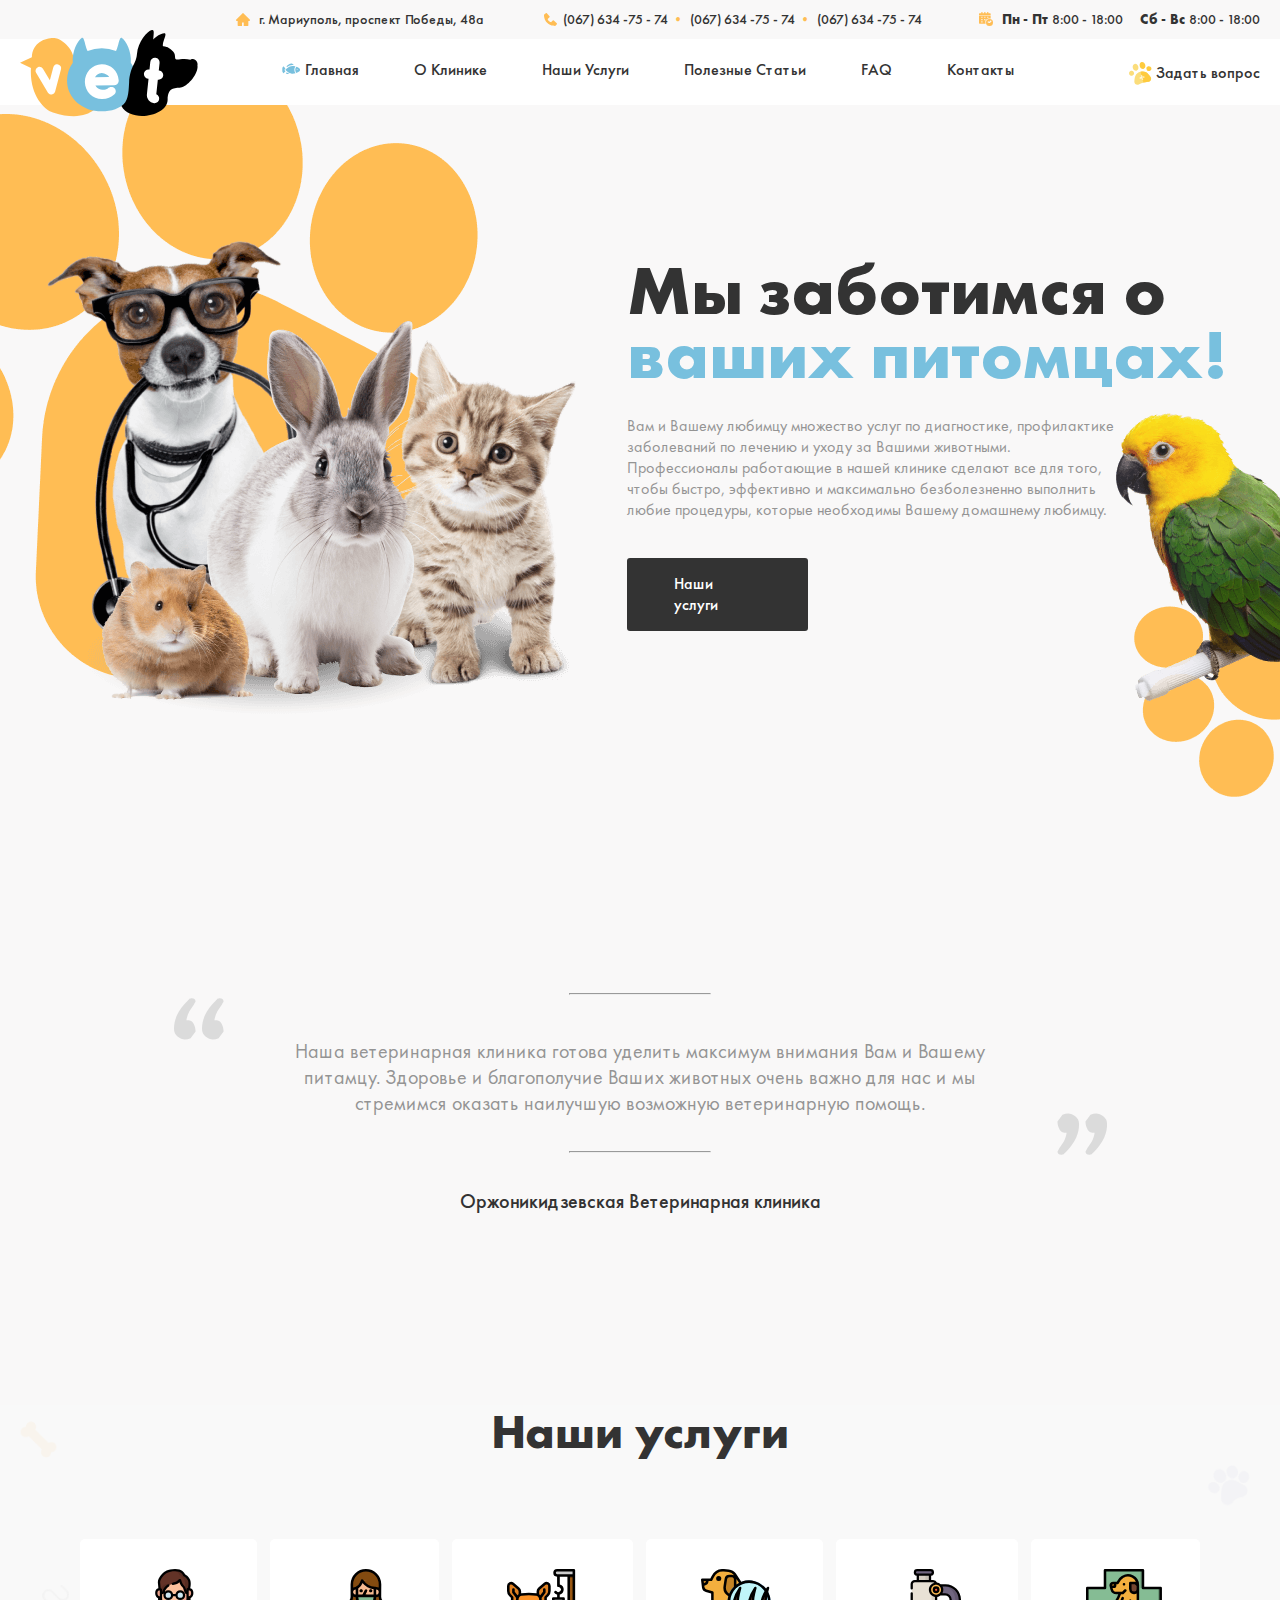
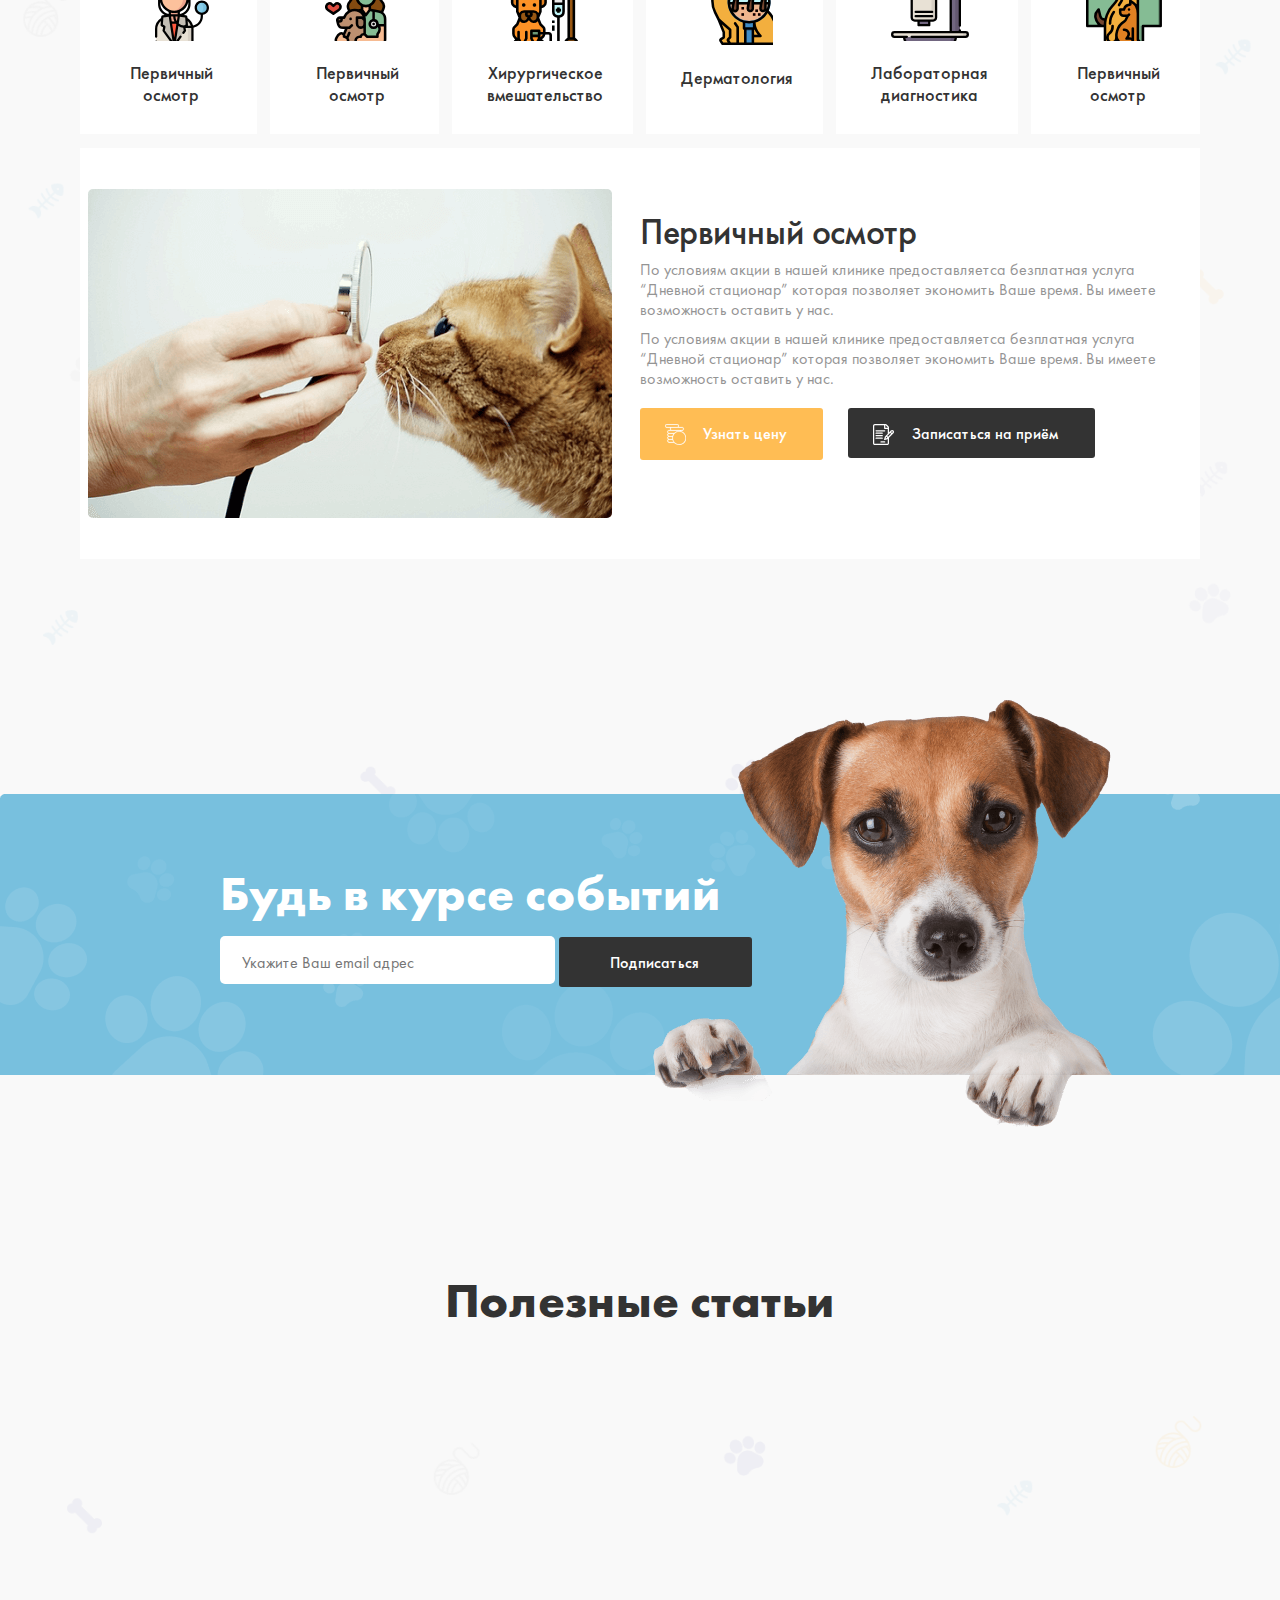
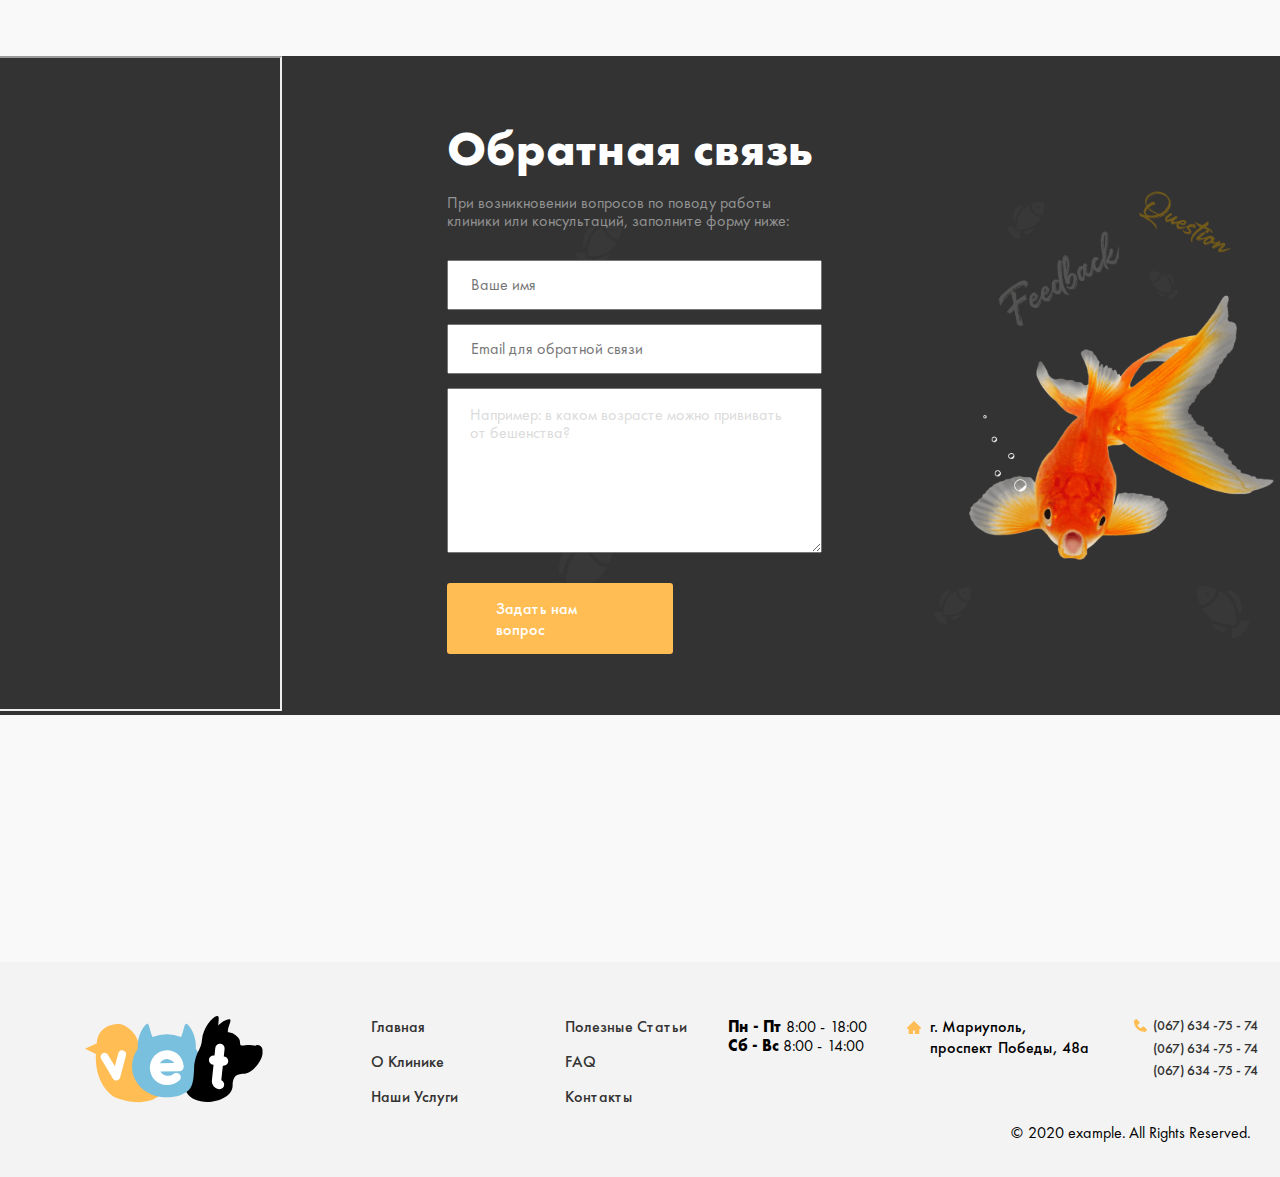
==== commit 0db1502e: "finished-faq section" ====
--- a/index.html
+++ b/index.html
@@ -5,9 +5,9 @@
   <meta name="viewport" content="width=device-width, initial-scale=1.0">
   <meta http-equiv="X-UA-Compatible" content="ie=edge">
   <title>Veterinary Clinic</title>
-  <!-- <link rel="stylesheet" href="./css/normalize.css">
-  <link rel="stylesheet" href="./css/styles.css"> -->
-  <link rel="stylesheet" href="./css/styles.min.css">
+  <link rel="stylesheet" href="./css/normalize.css">
+  <link rel="stylesheet" href="./css/styles.css"> 
+  <!-- <link rel="stylesheet" href="./css/styles.min.css"> -->
 </head>
 <body>
   <!-- site-top -->
@@ -33,8 +33,8 @@
         </ul>
         
         <div class="site-head__date date-wrapper">
-          <p class="date-wrapper__items"><b>Пн - Пт</b> 8:00 - 18:00</p>
-          <p class="date-wrapper__items"><b>Сб - Вс</b> 8:00 - 14:00</p>
+          <p class="date-wrapper__items site-head__date--wrapper"><b>Пн - Пт</b> <time datetime="8:00 - 18:00">8:00 - 18:00</time></p>
+          <p class="date-wrapper__items site-head__date--wrapper"><b>Сб - Вс</b> <time datetime="8:00 - 18:00">8:00 - 18:00</time></p>
         </div>
       </div>
     </div>
@@ -56,7 +56,7 @@
         <div class="site-nav__middle">  
           <ul class="site-nav__list">
             
-            <li class="site-nav__item">
+            <li class="site-nav__item site-nav__item--active">
               <a class="site-nav__link nav-fish" href="#">Главная</a>
             </li>
             
@@ -65,7 +65,7 @@
             </li>
             
             <li class="site-nav__item">
-              <a class="site-nav__link" href="#">Наши Услуги</a>
+              <a class="site-nav__link" href="our-services.html">Наши Услуги</a>
             </li>
             
             <li class="site-nav__item">
@@ -73,7 +73,7 @@
             </li>
             
             <li class="site-nav__item">
-              <a class="site-nav__link" href="#">FAQ</a>
+              <a class="site-nav__link" href="faq.html">FAQ</a>
             </li>
             
             <li class="site-nav__item">
@@ -83,7 +83,7 @@
         </div>
         
         <div class="site-nav__question nav-question">
-          <a class="nav-question__link" href="#">Задать вопрос</a>
+          <a class="nav-question__link js-open-modal-button" href="#">Задать вопрос</a>
         </div>
         
       </div>
@@ -141,19 +141,19 @@
         
         <li class="services__item">
           <a href="#" class="services__link">
-            <p class="services__desc">Первичный осмотр</p>
-          </a>
-        </li>
-        
-        <li class="services__item">
-          <a href="#" class="services__link">
-            <p class="services__desc">Первичный осмотр</p>
-          </a>
-        </li>
-        
-        <li class="services__item">
-          <a href="#" class="services__link">
-            <p class="services__desc">Первичный осмотр</p>
+            <p class="services__desc">Хирургическое вмешательство</p>
+          </a>
+        </li>
+        
+        <li class="services__item">
+          <a href="#" class="services__link">
+            <p class="services__desc">Дерматология</p>
+          </a>
+        </li>
+        
+        <li class="services__item">
+          <a href="#" class="services__link">
+            <p class="services__desc">Лабораторная диагностика</p>
           </a>
         </li>
         
@@ -207,35 +207,35 @@
       
     </div>
   </section>
-
-
+  
+  
   <section class="map">
-   <div class="container map__container">
-
-    <div class="map__item" style="position:relative;overflow:hidden;"><a href="https://yandex.com/maps/org/najot_ta_lim/206616411269/?utm_medium=mapframe&utm_source=maps" style="color:#eee;font-size:12px;position:absolute;top:0px;">Najot Ta'lim</a><a href="https://yandex.com/maps/10335/tashkent/category/educational_center/184106168/?utm_medium=mapframe&utm_source=maps" style="color:#eee;font-size:12px;position:absolute;top:14px;">Educational center in Tashkent</a><iframe class="map__inner" src="https://yandex.com/map-widget/v1/-/CCUeMOso1B" width="462" height="655"  style="position:relative;"></iframe></div>
-
-    <div class="map__content">
-      <form class="map__form" action="https://htmlacademy.ru" method="POST">
-      <h2 class="map__header">Обратная связь</h2>
-      <p class="map__desc">При возникновении вопросов по поводу работы клиники или консультаций, заполните форму ниже:</p>
-      <input  class="name-input" name="name"  type="name" aria-label="name" 
-      placeholder="Ваше имя" required>
-  
-      <input  class="email-input" name="email"  type="email" aria-label="email" 
-      placeholder="Email для обратной связи" required>
-     
-      <textarea class="textarea-input" name="text"  type="text" aria-label="email" placeholder="Опишите Ваш вопрос. " required>Например: в каком возрасте можно прививать от бешенства?</textarea>
-  
-      <a class="btn map--btn" href="#">Задать нам вопрос</a>
-      
-    </form>
-  
-    </div>
-
-   </div>
-  </section>
-  
-  
+    <div class="container map__container">
+      
+      <div class="map__item"><a href="https://yandex.com/maps/10335/tashkent/category/educational_center/184106168/?utm_medium=mapframe&utm_source=maps" ></a><iframe class="map__inner" src="https://yandex.com/map-widget/v1/-/CCUeMOso1B"   style="position:relative;"></iframe></div>
+      
+      <div class="map__content">
+        <form class="map__form" action="https://htmlacademy.ru" method="POST">
+          <h2 class="map__header">Обратная связь</h2>
+          <p class="map__desc">При возникновении вопросов по поводу работы клиники или консультаций, заполните форму ниже:</p>
+          <input  class="name-input" name="name"  type="name" aria-label="name" 
+          placeholder="Ваше имя" required>
+          
+          <input  class="email-input" name="email"  type="email" aria-label="email" 
+          placeholder="Email для обратной связи" required>
+          
+          <textarea class="textarea-input" name="text"  type="text" aria-label="email" placeholder="Опишите Ваш вопрос. " required>Например: в каком возрасте можно прививать от бешенства?</textarea>
+          
+          <a class="btn map--btn" href="#">Задать нам вопрос</a>
+          
+        </form>
+        
+      </div>
+      
+    </div>
+  </section>
+  
+  <!-- FOOTER -->
   
   <footer class="site-footer">
     <div class="container">
@@ -250,7 +250,7 @@
           <li class="site-footer__item"><a class="site-footer__link" href="">Наши Услуги</a></li>
         </ul>
         
-        
+
         <div class="site-footer__list">
           <li class="site-footer__item"><a class="site-footer__link" href="">Полезные Статьи</a></li>
           
@@ -289,6 +289,36 @@
       <p class="site-end">© 2020 example. All Rights Reserved.</p>
     </div>
   </footer>
+
+
+  <!-- MODAL -->
+  
+  <section class="modal-section js-modal">
+    <div class="modal-section__wrapper modal">
+      <button type="button" class="modal-close__button js-close-modal-button"></button>
+        <div class="modal-inner">
+            <h2 class="visually-hidden">Задать вопрос</h2>
+             <div class="modal-inner__socials socials">
+                 <h3 class="socials__header">Авторизация:</h3>
+                 <a href="#" class="socials__links">Войти через Google</a>
+                 <a href="#" class="socials__links facebook-link">Войти через Facebook</a>
+             </div>
+
+            
+             <form class="modal-inner__form modal-form" action="" method="GET"> 
+                <h2 class="modal-form__header">Задать вопрос</h2>
+
+                 <input class="modal-form__name" type="name" name="name" placeholder="Ваше имя" aria-label="name" required>
+
+                 <textarea class="modal-form__textarea" name="Textarea" aria-label="textarea"  required>Опишите Ваш вопрос.</textarea>
+
+             <button class="modal-form__button btn" type="submit"> Отправить </button>
+
+             </form>
+        </div>
+    </div>
+</section>
   
 </body>
+<script src="./js/main.js"></script>
 </html>
--- a/css/styles.css
+++ b/css/styles.css
@@ -10,6 +10,7 @@
     --color-light-yellow:#F4FFAD;
     --bg-colors-grey:#f3f3f3;
     --second-text-color:#dbdbdb;
+    --color-button-black:#000000;
 }
 @font-face {
     font-family: 'FuturaPT';
@@ -90,11 +91,12 @@
 }
 
 .container {
-    max-width: 1275px;
-    padding-left: 25px;
-    padding-right: 25px;
+    max-width: 1350px;
+    padding-left: 20px;
+    padding-right: 20px;
     margin-left: auto;
     margin-right: auto;
+    width: 100%;
 }
 
 /* SITE-HEAD */
@@ -245,6 +247,15 @@
     padding-bottom: 20px;
 }
 
+.site-nav__item--active:before{
+    content: "";
+    background-image: url(../img/active.svg);
+    width: 20px;
+    height: 15px;
+    display: block;
+    margin-right: 5px;
+}
+
 .site-nav__item{
     display: flex;
 }
@@ -254,15 +265,38 @@
 }
 
 .site-nav__link{
-    display: flex;
+    display: block;
     color: var(--color-black);
     font-weight: 500;
     font-size: 16px;
     line-height: 21px;
     text-decoration: none;
-    
-}
-
+    position: relative;
+    transition: background-color 0.3s ease,
+    opacity 0.3s ease;
+    z-index: 5;
+}
+
+.site-nav__link::after{
+    content: "";
+    position: absolute;
+    z-index: -1;
+    bottom: 4px;
+    left: 0;
+    width: 100%;
+    height: 4px;
+    background-color: #f4ffad;
+    opacity: 0;
+    transition: var(--main-transition);
+}
+
+.site-nav__link:active{
+    opacity: 0.4;
+}
+
+.site-nav__link:hover::after{
+    opacity: 1;
+}
 
 .site-nav__question{
     padding-top: 21px;
@@ -585,6 +619,10 @@
     position: relative;
 }
 
+.service-content__btn{
+    padding: 15px 36px 16px 63px;
+}
+
 .service-content__btn::before{
     content: "";
     background-image: url(../img/price.svg);
@@ -647,7 +685,7 @@
 
 .subscribing__btn:hover{
     background: rgba(51, 51, 51, 0.8);
-
+    
 }
 
 .subscribing__btn:active{
@@ -727,9 +765,11 @@
     display: flex;
 }
 
-.map__item{
-    margin-left: -345px;
-}
+.map__inner{
+    margin-left: -200px;
+    width:462px; 
+    height:655px;
+} 
 
 .map__form{
     width: 375px;
@@ -766,7 +806,7 @@
     padding-left: 22px;
     padding-right: 22px;
 }
- 
+
 .textarea-input{
     margin-bottom:30px;
     color: var(--second-text-color);
@@ -845,11 +885,15 @@
     margin-top: 2px;
 }
 
+.footer-wrapper__items{
+    margin-left: 0;
+}
+
 .date-wrapper__items{
     margin: 0;
 }
-.date-wrapper__items~.date-wrapper__items{
-    margin-top: 3px;
+.site-head__date--wrapper~.site-head__date--wrapper{
+    margin-left: 17px;
 }
 
 .site-footer__address {
@@ -931,4 +975,506 @@
 .site-end{
     position: absolute;
     right: 30px;
-}+}
+
+
+
+
+
+
+
+/* OUR SERVICES */
+.our-services__hero {
+    padding-top: 118px;
+    padding-bottom: 140px;
+    background-image: url(../img/our-services__hero.png);
+    background-repeat: no-repeat;
+    background-position: right center;
+}
+
+
+.hero__content {
+    width: 447px;
+    margin-left :110px;
+}
+
+.hero__header {
+    margin: 0;
+    font-size: 70px;
+    line-height: 64px;
+    margin-bottom: 21px;
+    color:var(--color-black)
+}
+
+.hero__desc {
+    margin: 0;
+    font-size: 16px;
+    line-height: 20px;
+    color: var(--color-text);
+}
+
+
+
+/* Section CARDS */
+.cards{
+    padding-bottom: 169px;
+}
+
+.cards__list{
+    list-style-type: none;
+    margin: 0;
+    padding: 0;
+    display: flex;
+    border-radius: 5px 5px 0px 0px;
+    flex-wrap: wrap;
+    margin-left: -1px;
+    margin-top: -34px;
+}
+
+.cards__item{
+    width: 305px;
+    background-color: var(--color-white);
+    padding: 58px 22px 45px 54px;
+    border-radius: 5px 5px 0px 0px;
+    background-image: url(../img/footprint.svg);
+    background-repeat: no-repeat;
+    background-position: right top;
+    margin-top: 34px;
+    transition: 0.3s ease;
+}
+
+.cards__item:hover{
+    box-shadow:0px 4px 4px rgba(0, 0, 0, 0.25);
+}
+
+.cards__item:not(:nth-child(4n)){
+    margin-right: 30px;
+}
+
+.cards__title{
+    margin: 0;
+    font-weight: 600;
+    font-size: 32px;
+    line-height: 34px;
+    color: var(--color-black);
+    margin-bottom: 14px;
+}
+
+.cards__desc{
+    margin: 0;
+    margin-bottom: 26px;
+    color: var(--color-text);
+    font-size: 16px;
+    line-height: 20px;
+}
+
+.our-services--btn{
+    text-decoration: none;
+    color: var(--color-white);
+    background-color:var(--color-yellow) ;
+    padding: 15px 29px 14px 30px;
+    transition: var(--main-transition);
+}
+
+.our-services--btn:hover{
+    background-color:var(--color-black);
+}   
+
+.our-services--btn:nth-child(odd) .cards__link{
+    background-color: var(--color-light-blue);
+}
+
+.our-services--btn:nth-child(even) .cards__link{
+    background-color: var(--color-yellow);
+}
+
+.btn--yellow{
+    background-color: var(--color-yellow);
+}
+
+.cards__item::before{
+    content: "";
+    display: block;
+    background-image: url(../img/doctor.svg);
+    background-repeat: no-repeat;
+    width: 86px;
+    height: 78px;
+    margin-bottom: 22px;   
+}
+
+.woman-card::before{
+    background-image: url(../img/girl.svg);   
+}
+
+.surgery-card::before{
+    background-image: url(../img/surgery.svg);    
+}
+
+.dog-card::before{
+    background-image: url(../img/dog.svg); 
+}
+
+.labaratory-card::before{
+    background-image: url(../img/veterinary.svg); 
+}
+
+.oftalmology-card::before{
+    background-image: url(../img/oftalmology.svg); 
+}
+
+.uzi-card::before{
+    background-image: url(../img/uzi.svg); 
+}
+
+
+/* FOOTER */
+
+.our-services--footer{
+    margin-top: 0;
+}
+
+
+
+/* MODAL ЗАДАТЬ ВОПРОС */
+
+.modal-section{
+    padding-top: 30px;
+    padding-left: 200px;
+    position: fixed;
+    z-index: 99;
+    left: 0;
+    top: 0;
+    width: 100%;
+    height: 100%;
+    background-color: rgba(255,255,255, 0.9);
+    display: none; 
+}
+
+.modal-open{
+    display: block;
+}
+
+.modal-close__button {
+    position: absolute;
+    background-image: url(../img/close-btn.svg);
+    width: 25px;
+    height: 18px;
+    background-repeat: no-repeat;
+    top: 20px;
+    left: 20px;
+    background-color: transparent;
+    border:none;
+    cursor: pointer;
+}
+
+
+
+.modal-section__wrapper{
+    background-image: url(../img/modal-bg-photo.png);
+    background-repeat: no-repeat;
+    width: 850px;
+
+    position: relative;
+}
+
+.modal-inner{
+    padding: 0 71px 30px 71px;
+    display: flex;
+}
+
+.modal-inner__socials{
+    padding-top: 148px;
+    display: flex;
+    flex-direction: column;
+}
+
+.socials__header{
+    color: var(--color-black);
+    margin: 0;
+    font-weight: 500;
+    font-size: 20px;
+    line-height: 30px;
+    margin-bottom: 21px;
+}
+
+.socials__links{
+    width: 238px;
+    margin: 0;
+    text-decoration:  none;
+    color: var(--color-black);
+    padding: 11px 36px 15px 64px;
+    white-space: nowrap;
+    background-color: var(--color-white);
+    font-weight: 500;
+    font-size: 16px;
+    line-height: 21px;
+}
+
+.socials__links~.socials__links{
+    margin-top: 21px;
+}
+
+.facebook-link{
+    padding: 11px 36px 15px 56px;
+}
+
+
+.modal-inner__form{
+    margin-top: 119px;  
+    margin-left: 133px;
+    display: flex;
+    flex-direction: column;
+}
+
+.modal-form__header{
+    font-size: 50px;
+    line-height: 54px;
+    color: var(--color-black);
+    margin: 0;
+    white-space: nowrap;
+    margin-bottom: 25px;
+}
+
+.modal-form__name{
+    padding: 16px 22px 13px 22px;
+    padding-left: 22px;
+    margin-bottom: 21px;
+}
+
+.modal-form__textarea{
+    padding: 17px 20px 127px 22px;
+    resize: none;
+    color: var(--color-text);
+    margin-bottom: 27px;
+}
+
+
+.modal-form__button{
+    width: 193px;
+    padding: 14px 67px 15px 55px;
+    background-color: var(--color-button-black);
+    color: var(--color-white);
+    border: none;
+    border-radius: 0;
+}
+
+.modal-form__button:hover{
+    background: rgba(51, 51, 51, 0.8);
+}
+
+.modal-form__button:active{
+    background: rgba(51, 51, 51, 0.6);
+}
+
+
+
+
+
+/* FAQ SECTION */
+.faq{
+    padding-top: 118px;
+    position: relative;
+    padding-bottom: 270px;
+}
+
+.faq__hero{
+    width: 447px;
+    margin-left: 112px;
+}
+
+.faq__hero::after{
+    content: "";
+    background-image: url(../img/faq-bg-cat.png);
+    width: 569px;
+    height: 466px;
+    position: absolute;
+    top: 59px;
+    right: -98px;
+}
+
+.hero-content{
+    display: flex;
+    flex-direction: column;
+    align-items: flex-start;
+}
+
+.hero-content__title{
+    margin: 0;
+    font-size: 70px;
+line-height: 64px;
+color: var(--color-black);
+margin-bottom: 27px;
+}
+
+.hero-content__desc{
+    margin: 0;
+    color: var(--color-text);
+    margin-bottom: 35px;
+    font-size: 16px;
+line-height: 20px;
+}
+
+.hero-content__link {
+    width: 201px;
+    padding: 14px 38px 14px 39px;
+    background-color: var(--color-light-blue);
+    display: flex;
+    align-items: center;
+    margin-bottom: 63px;
+}
+
+.hero-content__link::before{
+    content: "";
+    display: block;
+    background-image: url(../img/document\ .svg);
+    width: 21px;
+height: 21px;
+margin-right: 6px;
+}
+
+.hero-content__link:hover{
+    background-color: var(--color-button-black);
+}
+
+
+
+/* FAQ LIST */
+.faq__list {
+    margin: 0;
+    padding: 0;
+    list-style: none;
+    width: 752px;
+  }
+
+  .faq__item {
+    padding: 25px 40px 30px 60px;
+    background-color: var(--color-white);
+    border-radius: 5px;
+  }
+
+  .qa:nth-child(3n){
+    opacity: 0.7;
+  
+  }
+  .qa:nth-child(3n) .qa-question__toggler{
+    background-image: url("../img/clock.svg");
+  }
+  
+  
+  .qa:nth-child(odd) .qa-top__date::before{
+    background-image: url("../img/footprint-yellow-rotated.svg");
+  }
+  
+  .qa:nth-child(even) .qa-top__date::before {
+    background-image: url("../img/footprint-blur-rotated.svg");
+  }
+
+  
+  .faq__item:not(:last-child){
+    margin-bottom: 18px;
+  }
+  
+  .qa{
+    transition: var(--main-transition);
+  }
+  
+  .qa--active .qa-answer__box{
+    display: block;
+  }
+  
+  .qa--active .qa-question__toggler{
+    background-image: url("../img/arrow-up.svg");
+  }
+  
+  .qa:not(.qa--active):hover{
+    background-color: var(--bg-colors-grey);
+  }
+  
+  .qa-top__box {
+    display: flex;
+    align-items: center;
+  }
+  
+  .qa-top__date {
+    display: flex;
+    margin-right: 28px;
+    color: var(--color-black);
+    font-weight: normal;
+    font-size: 14px;
+    line-height: 22px;
+  }
+  
+  .qa-top__date::before{
+    content: '';
+    display: block;
+    width: 23px;
+    height: 20px;
+    background-size: contain;
+    background-repeat: no-repeat;
+  }
+  
+  
+  
+  .qa-top__author {
+    font-weight: 500;
+    font-size: 16px;
+    line-height: 22px;
+    color: var(--color-blue);
+  }
+  
+  
+  /* QA QUESTION PART */
+  .qa-question__box {
+    position: relative;
+    display: flex;
+    justify-content: space-between;
+    /* align-items: center; */
+    transition: opacity 0.3s ease;
+  }
+  
+  
+  .qa-question__text {
+    margin-top: 0;
+    margin-bottom: 0;
+    font-weight: 500;
+    font-size: 20px;
+    line-height: 22px;
+    color: var(--color-black);
+  }
+  
+  .qa-question__toggler {
+    width: 21px;
+    height: 21px;
+    background-image: url("../img/arrow-down.svg");
+    background-repeat: no-repeat;
+    border: none;
+    cursor: pointer;
+    background-position: center center;
+    background-color: transparent;
+  }
+  
+  
+  .qa-question__toggler::before{
+    content: '';
+    position: absolute;
+    top: 0;
+    left: 0;
+    width: 100%;
+    height: 100%;
+  }
+  
+  .qa-question__box:hover {
+    opacity: 0.8;
+  }
+  
+  .qa-answer__box {
+    display: none;
+    padding-top: 23px;
+    padding-bottom: 50px;
+  }
+  
+  .qa-answer__text {
+    margin: 0;
+  }
+  
+  